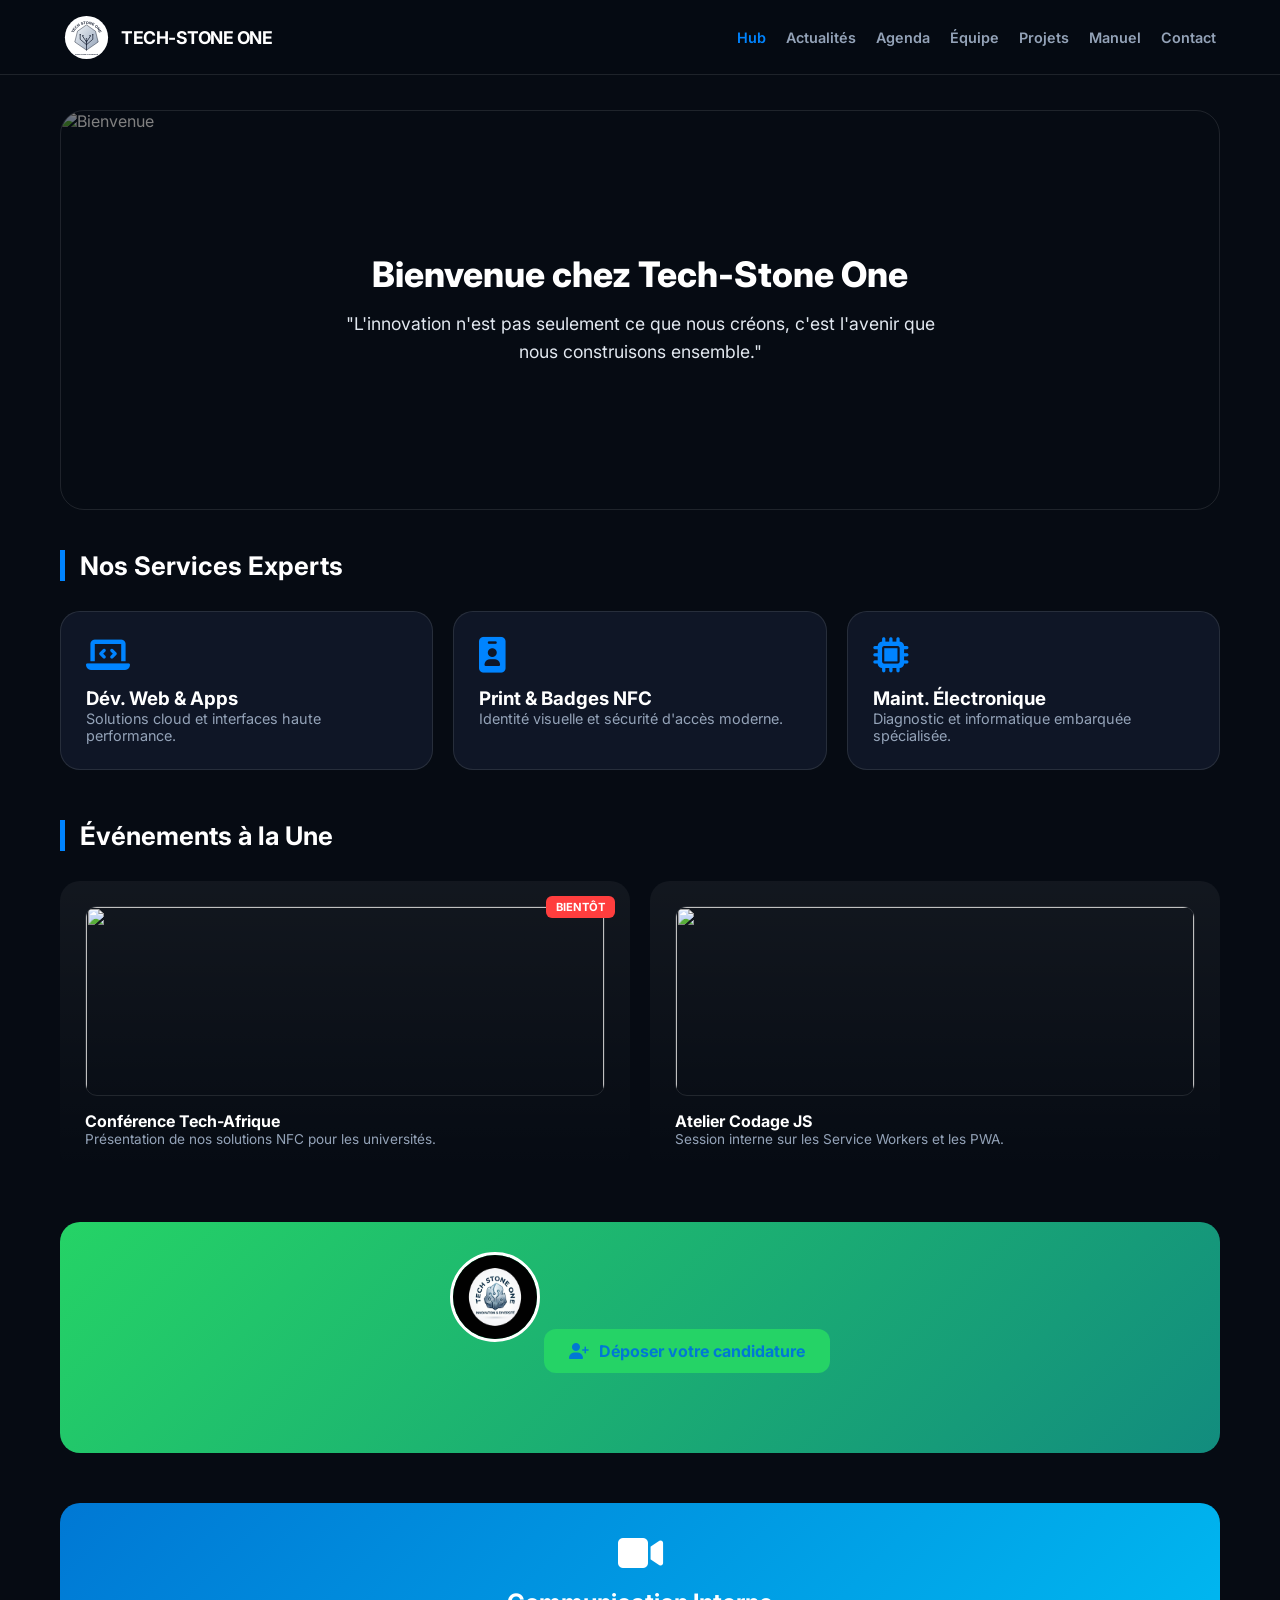
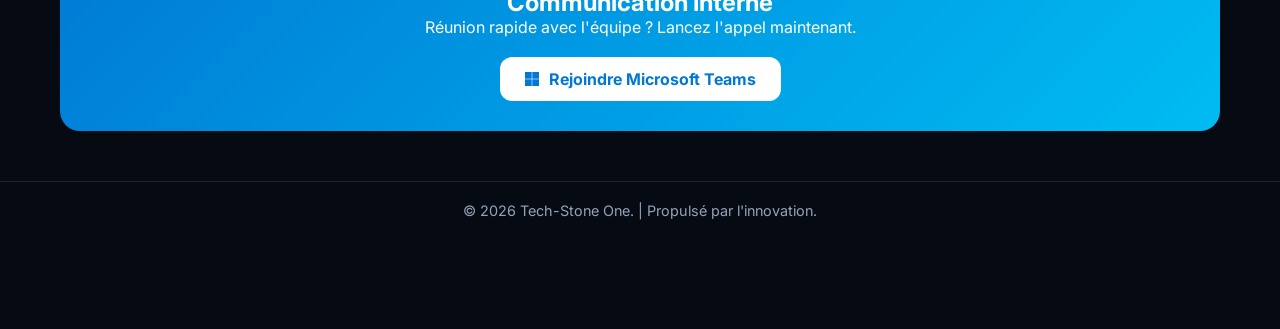
==== index.html @ c631f741 "modification" ====
<!DOCTYPE html>
<html lang="fr">
<head>
    <meta charset="UTF-8">
    <meta name="viewport" content="width=device-width, initial-scale=1.0, maximum-scale=1.0, user-scalable=no">
    <title>Tech-Stone One | Innovation & Diversité</title>
    
    <meta name="description" content="Tech-Stone One : Solutions innovantes en développement Web, Print NFC et maintenance électronique.">
    <meta name="theme-color" content="#060b13">
    <meta property="og:title" content="Tech-Stone One | Innovation">
    <meta property="og:image" content="logo.svg">

    <link rel="manifest" href="manifest.json">
    <link rel="shortcut icon" href="logo.svg" type="image/x-icon">
    <link href="https://fonts.googleapis.com/css2?family=Inter:wght@400;600;700&display=swap" rel="stylesheet">
    <link rel="stylesheet" href="https://cdnjs.cloudflare.com/ajax/libs/font-awesome/6.4.0/css/all.min.css">
    
    <style>
        :root { --bg: #060b13; --card: rgba(16, 24, 39, 0.95); --accent: #0084ff; --border: rgba(255, 255, 255, 0.1); --text: #ffffff; --text-dim: #94a3b8; }
        * { margin: 0; padding: 0; box-sizing: border-box; -webkit-tap-highlight-color: transparent; }
        body { font-family: 'Inter', sans-serif; background: var(--bg); color: var(--text); overflow-x: hidden; padding-bottom: 90px; }

        /* HEADER & NAVIGATION */
        .top-bar { position: fixed; top: 0; width: 100%; height: 75px; background: rgba(6, 11, 19, 0.85); backdrop-filter: blur(20px); border-bottom: 1px solid var(--border); display: flex; justify-content: space-between; align-items: center; padding: 0 5%; z-index: 1000; }
        .logo-box { display: flex; align-items: center; gap: 12px; cursor: pointer; }
        .logo-img { width: 45px; height: 45px; }
        
        /* MENU HAMBURGER (MOBILE) */
        .hamburger { font-size: 1.6rem; cursor: pointer; color: var(--text); }
        .drawer { position: fixed; top: 0; right: -100%; width: 280px; height: 100%; background: #0a0e17; z-index: 2001; transition: 0.4s; padding: 40px 25px; border-left: 1px solid var(--border); box-shadow: -10px 0 30px rgba(0,0,0,0.5); }
        .drawer.open { right: 0; }
        .drawer-item { display: flex; align-items: center; gap: 15px; color: var(--text); text-decoration: none; margin-bottom: 30px; font-size: 1.1rem; cursor: pointer; font-weight: 500; }
        .drawer-item i { color: var(--accent); width: 25px; }

        /* HERO SECTION */
        .hero { width: 100%; height: 400px; position: relative; border-radius: 24px; overflow: hidden; margin-bottom: 40px; border: 1px solid var(--border); }
        .hero-img { width: 100%; height: 100%; object-fit: cover; filter: brightness(0.5); }
        .hero-content { position: absolute; top: 50%; left: 50%; transform: translate(-50%, -50%); text-align: center; width: 90%; }
        .hero-content h1 { font-size: 2.2rem; font-weight: 800; margin-bottom: 15px; color: #fff; }
        .hero-content p { font-size: 1.1rem; color: #e2e8f0; max-width: 600px; margin: 0 auto; line-height: 1.6; }

        /* CONTENT LAYOUT */
        .main-container { max-width: 1200px; margin: 110px auto 0; padding: 0 20px; }
        .section-header { margin-bottom: 30px; border-left: 5px solid var(--accent); padding-left: 15px; }
        .section-header h2 { font-size: 1.6rem; font-weight: 700; }
        
        .grid { display: grid; grid-template-columns: repeat(auto-fit, minmax(300px, 1fr)); gap: 20px; margin-bottom: 50px; }
        .card { background: var(--card); border: 1px solid var(--border); border-radius: 20px; padding: 25px; position: relative; transition: 0.3s; }
        .card:hover { border-color: var(--accent); transform: translateY(-3px); }

        /* SERVICES */
        .service-icon { font-size: 2.2rem; color: var(--accent); margin-bottom: 15px; display: block; }

        /* NEWS */
        .news-img { width: 100%; height: 160px; border-radius: 12px; object-fit: cover; margin-bottom: 15px; }
        .news-source { font-size: 0.75rem; color: var(--accent); font-weight: 700; text-transform: uppercase; }

        /* AGENDA */
        .agenda-item { display: flex; gap: 20px; padding: 15px; background: rgba(255,255,255,0.03); border-radius: 15px; margin-bottom: 15px; border-left: 3px solid var(--accent); }
        .agenda-date { text-align: center; min-width: 50px; }
        .agenda-date span { display: block; }

        /* CALL AREA */
        .call-card { background: linear-gradient(135deg, #0078d4, #00bcf2); color: white; padding: 30px; border-radius: 20px; text-align: center; margin-bottom: 50px; }
        .btn-teams { display: inline-flex; align-items: center; gap: 10px; background: white; color: #0078d4; padding: 12px 25px; border-radius: 12px; text-decoration: none; font-weight: 700; margin-top: 20px; transition: 0.3s; }

        /* ÉVÉNEMENTS */
        .event-card { border: none; background: linear-gradient(to bottom, rgba(255,255,255,0.05), transparent); }
        .event-img { width: 100%; height: 190px; border-radius: 12px; object-fit: cover; margin-bottom: 15px; border: 1px solid var(--border); }
        .badge-live { position: absolute; top: 15px; right: 15px; background: #ff3e3e; color: white; padding: 4px 10px; border-radius: 6px; font-size: 0.7rem; font-weight: 700; animation: pulse 1.5s infinite; }
        @keyframes pulse { 0% { opacity: 1; } 50% { opacity: 0.5; } 100% { opacity: 1; } }

        /* ÉQUIPE */
        .filter-team { display: flex; gap: 10px; margin-bottom: 25px; overflow-x: auto; padding-bottom: 10px; }
        .filter-btn { background: var(--border); border: none; color: white; padding: 8px 18px; border-radius: 30px; cursor: pointer; white-space: nowrap; }
        .filter-btn.active { background: var(--accent); }

        .member-card { text-align: center; }
        .member-photo { width: 85px; height: 85px; border-radius: 50%; border: 3px solid var(--accent); margin: 0 auto 15px; display: block; object-fit: cover; }
        .dream-text { font-size: 0.8rem; font-style: italic; color: var(--text-dim); margin: 12px 0; background: rgba(0,132,255,0.05); padding: 8px; border-radius: 8px; }
        .social-links { display: flex; justify-content: center; gap: 20px; margin-top: 15px; }
        .social-links a { color: var(--text-dim); font-size: 1.4rem; transition: 0.3s; }
        .social-links a:hover { color: var(--accent); }

        /* PROJETS */
        .project-actions { display: flex; justify-content: space-between; align-items: center; margin-top: 20px; }
        .btn-mini { font-size: 0.75rem; color: var(--accent); text-decoration: none; border: 1px solid var(--accent); padding: 5px 10px; border-radius: 5px; }

        /* MANUEL */
        .manual-secure { background: white; color: #0f172a; padding: 40px; border-radius: 24px; position: relative; -webkit-user-select: none; user-select: none; box-shadow: 0 10px 40px rgba(0,0,0,0.4); }
        .watermark { position: absolute; top: 50%; left: 50%; transform: translate(-50%, -50%) rotate(-30deg); font-size: 3.5rem; opacity: 0.04; font-weight: 900; pointer-events: none; width: 100%; text-align: center; }

        /* FORMULAIRE & CONTACT */
        form { display: flex; flex-direction: column; gap: 15px; }
        input, select, textarea { width: 100%; padding: 15px; background: rgba(255,255,255,0.04); border: 1px solid var(--border); border-radius: 12px; color: white; font-family: inherit; font-size: 1rem; outline: none; }
        input:focus { border-color: var(--accent); }
        .contact-row { display: grid; grid-template-columns: 1fr 1fr; gap: 15px; }
        .btn-wa { background: #25D366; color: white; border: none; padding: 16px; border-radius: 12px; font-weight: 700; cursor: pointer; display: flex; align-items: center; justify-content: center; gap: 10px; text-decoration: none; }
        .btn-mail { background: var(--accent); color: white; border: none; padding: 16px; border-radius: 12px; font-weight: 700; cursor: pointer; display: flex; align-items: center; justify-content: center; gap: 10px; text-decoration: none; }

        /* BOUTON PORTFOLIO */
        .btn-portfolio { display: inline-block; width: 100%; text-align: center; background: transparent; color: var(--accent); border: 2px solid var(--accent); padding: 12px; border-radius: 12px; font-weight: 600; text-decoration: none; transition: 0.3s; margin-top: 15px; }
        .btn-portfolio:hover { background: var(--accent); color: white; }

        /* UTILS */
        .page { display: none; }
        .page.active { display: block; animation: fadeIn 0.4s ease-out; }
        @keyframes fadeIn { from { opacity: 0; transform: translateY(10px); } to { opacity: 1; transform: translateY(0); } }
        
        @media (min-width: 992px) { .hamburger { display: none; } .desktop-nav { display: flex; gap: 20px; } .desktop-nav a { color: var(--text-dim); text-decoration: none; font-weight: 600; cursor: pointer; transition: 0.3s; font-size: 0.9rem; } .desktop-nav a.active { color: var(--accent); } }
        @media (max-width: 991px) { .desktop-nav { display: none; } }
    </style>
</head>
<body>

    <div class="drawer" id="sidebar">
        <div class="drawer-item" onclick="showPage('home')"><i class="fas fa-th-large"></i> Hub Services</div>
        <div class="drawer-item" onclick="showPage('news')"><i class="fas fa-newspaper"></i> Actualités</div>
        <div class="drawer-item" onclick="showPage('agenda')"><i class="fas fa-calendar-alt"></i> Agenda</div>
        <div class="drawer-item" onclick="showPage('team')"><i class="fas fa-users"></i> L'Équipe</div>
        <div class="drawer-item" onclick="showPage('projects')"><i class="fas fa-layer-group"></i> Réalisations</div>
        <div class="drawer-item" onclick="showPage('manual')"><i class="fas fa-shield-halved"></i> Manuel Interne</div>
        <div class="drawer-item" onclick="showPage('contact')"><i class="fas fa-paper-plane"></i> Demandes</div>
    </div>

    <header class="top-bar">
        <div class="logo-box" onclick="showPage('home')">
            <img src="logo.svg" alt="TS1" class="logo-img">
            <span style="font-weight: 700; font-size: 1.1rem; letter-spacing: -0.5px;">TECH-STONE ONE</span>
        </div>
        <div class="desktop-nav">
            <a onclick="showPage('home')" class="active" id="d-home">Hub</a>
            <a onclick="showPage('news')" id="d-news">Actualités</a>
            <a onclick="showPage('agenda')" id="d-agenda">Agenda</a>
            <a onclick="showPage('team')" id="d-team">Équipe</a>
            <a onclick="showPage('projects')" id="d-projects">Projets</a>
            <a onclick="showPage('manual')" id="d-manual">Manuel</a>
            <a onclick="showPage('contact')" id="d-contact">Contact</a>
        </div>
        <div class="hamburger" onclick="toggleSidebar()"><i class="fas fa-bars-staggered"></i></div>
    </header>

    <main class="main-container">

        <section id="page-home" class="page active">
            <div class="hero">
                <img src="https://images.unsplash.com/photo-1517048676732-d65bc937f952?w=1200" class="hero-img" alt="Bienvenue">
                <div class="hero-content">
                    <h1>Bienvenue chez Tech-Stone One</h1>
                    <p>"L'innovation n'est pas seulement ce que nous créons, c'est l'avenir que nous construisons ensemble."</p>
                </div>
            </div>

            <div class="section-header"><h2>Nos Services Experts</h2></div>
            <div class="grid">
                <div class="card"><i class="fas fa-laptop-code service-icon"></i><h3>Dév. Web & Apps</h3><p style="color:var(--text-dim); font-size:0.9rem;">Solutions cloud et interfaces haute performance.</p></div>
                <div class="card"><i class="fas fa-id-badge service-icon"></i><h3>Print & Badges NFC</h3><p style="color:var(--text-dim); font-size:0.9rem;">Identité visuelle et sécurité d'accès moderne.</p></div>
                <div class="card"><i class="fas fa-microchip service-icon"></i><h3>Maint. Électronique</h3><p style="color:var(--text-dim); font-size:0.9rem;">Diagnostic et informatique embarquée spécialisée.</p></div>
            </div>

            <div class="section-header"><h2>Événements à la Une</h2></div>
            <div class="grid">
                <div class="card event-card">
                    <span class="badge-live">BIENTÔT</span>
                    <img src="https://images.unsplash.com/photo-1505373676634-37c5453951f8?w=500" class="event-img">
                    <h4>Conférence Tech-Afrique</h4>
                    <p style="color:var(--text-dim); font-size:0.85rem;">Présentation de nos solutions NFC pour les universités.</p>
                </div>
                <div class="card event-card">
                    <img src="https://images.unsplash.com/photo-1531297484001-80022131f5a1?w=500" class="event-img">
                    <h4>Atelier Codage JS</h4>
                    <p style="color:var(--text-dim); font-size:0.85rem;">Session interne sur les Service Workers et les PWA.</p>
                </div>
            </div>

            <!-- recrutement bouton-->
             <div class="call-card" style="background: linear-gradient(135deg, #25D366, #128C7E);">
                <img src="Tech-StoneOne.png" alt="image d'un candidat" style="width:90px; height:90px; border-radius:50%; border:3px solid white; margin-bottom:15px;">
                <a href="https://ts1-candidature.netlify.app" class="btn-teams" target="_blank" style="background:#25D366; margin-bottom: 50px;">
                    <i class="fas fa-user-plus"></i> Déposer votre candidature
                </a>
             </div>
            <div class="call-card">
                <i class="fas fa-video" style="font-size: 2.5rem; margin-bottom: 15px;"></i>
                <h2>Communication Interne</h2>
                <p>Réunion rapide avec l'équipe ? Lancez l'appel maintenant.</p>
                <a href="https://teams.microsoft.com" class="btn-teams" target="_blank">
                    <i class="fab fa-microsoft"></i> Rejoindre Microsoft Teams
                </a>
            </div>
        </section>

        <section id="page-news" class="page">
            <div class="section-header"><h2>Actualités Technologiques</h2></div>
            <div class="grid" id="google-news-container">
                <div class="card">
                    <img src="https://images.unsplash.com/photo-1573804633927-bfcbcd909acd?w=500" class="news-img">
                    <span class="news-source">Google Cloud</span>
                    <h4>Mise à jour Gemini AI</h4>
                    <p style="color:var(--text-dim); font-size:0.85rem;">Les dernières avancées en IA générative.</p>
                </div>
            </div>

            <div class="section-header"><h2>Nouvelles Internes</h2></div>
            <div class="grid" id="internal-news-container"></div>
        </section>

        <section id="page-agenda" class="page">
            <div class="section-header"><h2>Calendrier & Agenda</h2></div>
            <div class="card">
                <div class="agenda-item">
                    <div class="agenda-date"><span style="font-size:1.2rem; font-weight:700;">18</span><span>AVR</span></div>
                    <div>
                        <h4 style="color:var(--accent);">Réunion Stratégique TS1</h4>
                        <p style="font-size:0.85rem; color:var(--text-dim);">Déploiement des terminaux NFC.</p>
                    </div>
                </div>
                <div class="agenda-item">
                    <div class="agenda-date"><span style="font-size:1.2rem; font-weight:700;">22</span><span>AVR</span></div>
                    <div>
                        <h4 style="color:var(--accent);">Audit de Sécurité</h4>
                        <p style="font-size:0.85rem; color:var(--text-dim);">Revue des protocoles du manuel opérationnel.</p>
                    </div>
                </div>
                <div class="agenda-item">
                    <div class="agenda-date"><span style="font-size:1.2rem; font-weight:700;">30</span><span>AVR</span></div>
                    <div>
                        <h4 style="color:var(--accent);">Lancement Beta "FilmsAll"</h4>
                        <p style="font-size:0.85rem; color:var(--text-dim);">Phase de test public de la plateforme.</p>
                    </div>
                </div>
            </div>
        </section>

        <section id="page-team" class="page">
            <div class="section-header"><h2>Notre Équipe</h2></div>
            <div class="filter-team">
                <button class="filter-btn active" onclick="filterTeam('all')">Tous</button>
                <button class="filter-btn" onclick="filterTeam('web')">Web Dev</button>
                <button class="filter-btn" onclick="filterTeam('design')">Design</button>
                <button class="filter-btn" onclick="filterTeam('elec')">Électronique</button>
            </div>
            <div class="grid" id="team-list">
                <div class="card member-card" data-role="web">
                    <img src="image/PDG.png" class="member-photo" alt="PDG">
                    <h3>Ngoy wa banza pierre (PDG)</h3>
                    <p style="color:var(--accent); font-weight:600;">Developpeur web</p>
                    <div class="dream-text">"Innover pour faire avancer la technologie dans notre pays."</div>
                    <div class="social-links">
                        <a href="https://github.com/PIERRESTONE260" target="_blank"><i class="fab fa-github"></i></a>
                        <a href="https://www.linkedin.com/in/pierre-ngoy-wa-banza-7b5b8b1b2/" target="_blank"><i class="fas fa-briefcase"></i></a>
                    </div>
                    <a href="https://github.com/PIERRESTONE260/Mon-Portfolio-2026.git" class="btn-portfolio" target="_blank">Voir le Portfolio</a>
                </div>
            </div>
        </section>

        <section id="page-projects" class="page">
            <div class="section-header"><h2>Réalisations</h2></div>
            <div class="grid">
                <div class="card">
                    <img src="/projets/filmsall.png" style="width:100%; border-radius:12px; margin-bottom:15px;" alt="FilmsAll">
                    <h3>FilmsAll</h3>
                    <p style="color:var(--text-dim); font-size:0.85rem;">Streaming pour le cinéma africain.</p>
                    <div class="project-actions">
                        <a href="https://filmsall.netlify.app" class="btn-mini"><i class="fas fa-external-link-alt"></i> Live</a>
                        <a href="https://github.com/PIERRESTONE260/filmsall.git" style="color:var(--text-dim);"><i class="fab fa-github"></i> Source</a>
                    </div>
                </div>
            </div>
        </section>

        <section id="page-manual" class="page">
            <div class="section-header"><h2>Manuel Opérationnel</h2></div>
            <div class="manual-secure" oncontextmenu="return false;">
                <div class="watermark">CONFIDENTIEL TS1</div>
                <h3>I. Protocoles</h3>
                <p>Validation 'Stone-Prime' obligatoire pour tout projet.</p>
                <br>
                <p style="color:#d9534f; font-weight:700;">[ Diffusion strictement interdite ]</p>
            </div>
        </section>

        <section id="page-contact" class="page">
            <div class="section-header"><h2>Contact & Devis</h2></div>
            <div class="card">
                <form id="requestForm">
                    <input type="text" id="c_name" placeholder="Nom ou Entreprise" required>
                    <select id="c_service">
                        <option value="web">Développement Web</option>
                        <option value="design">Design & Print</option>
                        <option value="repair">Maintenance IoT</option>
                    </select>
                    <textarea id="c_msg" rows="5" placeholder="Détails du projet..." required></textarea>
                    <div class="contact-row">
                        <button type="button" class="btn-wa" onclick="sendReq('wa')"><i class="fab fa-whatsapp"></i> WhatsApp</button>
                        <button type="button" class="btn-mail" onclick="sendReq('mail')"><i class="fas fa-envelope"></i> Email</button>
                    </div>
                </form>
            </div>
        </section>

    </main>

    <script>
        function toggleSidebar() { document.getElementById('sidebar').classList.toggle('open'); }

        function showPage(pageId) {
            document.querySelectorAll('.page').forEach(p => p.classList.remove('active'));
            document.querySelectorAll('.desktop-nav a').forEach(a => a.classList.remove('active'));
            
            document.getElementById('page-' + pageId).classList.add('active');
            const dLink = document.getElementById('d-' + pageId);
            if(dLink) dLink.classList.add('active');
            
            document.getElementById('sidebar').classList.remove('open');
            window.scrollTo(0, 0);

            if(pageId === 'news') loadInternalNews();
        }

        function loadInternalNews() {
            const container = document.getElementById('internal-news-container');
            const data = [
                { "title": "Succès FilmsAll", "desc": "Déploiement Netlify OK.", "img": "https://images.unsplash.com/photo-1460925895917-afdab827c52f?w=400" },
                { "title": "NFC v2", "desc": "Sécurité renforcée.", "img": "https://images.unsplash.com/photo-1563986768609-322da13575f3?w=400" }
            ];
            container.innerHTML = data.map(n => `
                <div class="card">
                    <img src="${n.img}" class="news-img">
                    <span class="news-source">TS NEWS</span>
                    <h4>${n.title}</h4>
                    <p style="color:var(--text-dim); font-size:0.85rem;">${n.desc}</p>
                </div>
            `).join('');
        }

        function filterTeam(role) {
            const members = document.querySelectorAll('.member-card');
            const btns = document.querySelectorAll('.filter-btn');
            btns.forEach(b => b.classList.remove('active'));
            if(event) event.target.classList.add('active');
            members.forEach(m => {
                if(role === 'all' || m.getAttribute('data-role') === role) m.style.display = 'block';
                else m.style.display = 'none';
            });
        }

        function sendReq(type) {
            const name = document.getElementById('c_name').value;
            const service = document.getElementById('c_service').value;
            const msg = document.getElementById('c_msg').value;
            if(!name || !msg) return alert("Remplissez les champs.");
            const fullText = `Tech-Stone One : ${name} | ${service}. Projet : ${msg}`;
            if(type === 'wa') window.open(`https://wa.me/243856178369?text=${encodeURIComponent(fullText)}`);
            else window.location.href = `mailto:techstoneone@gmail.com?subject=Demande ${service}&body=${fullText}`;
        }

        // Sécurité contre la copie
        document.addEventListener('keydown', e => {
            if (e.ctrlKey && (e.key === 'c' || e.key === 's' || e.key === 'u')) {
                e.preventDefault();
            }
        });
        
        if ('serviceWorker' in navigator) {
            navigator.serviceWorker.register('sw.js').catch(err => console.log(err));
        }
    </script>

    <footer>
        <div style="text-align:center; padding:20px; color:var(--text-dim); font-size:0.9rem; border-top:1px solid var(--border);">
            &copy; 2026 Tech-Stone One. | Propulsé par l'innovation.
        </div>
    </footer>
</body>
</html>
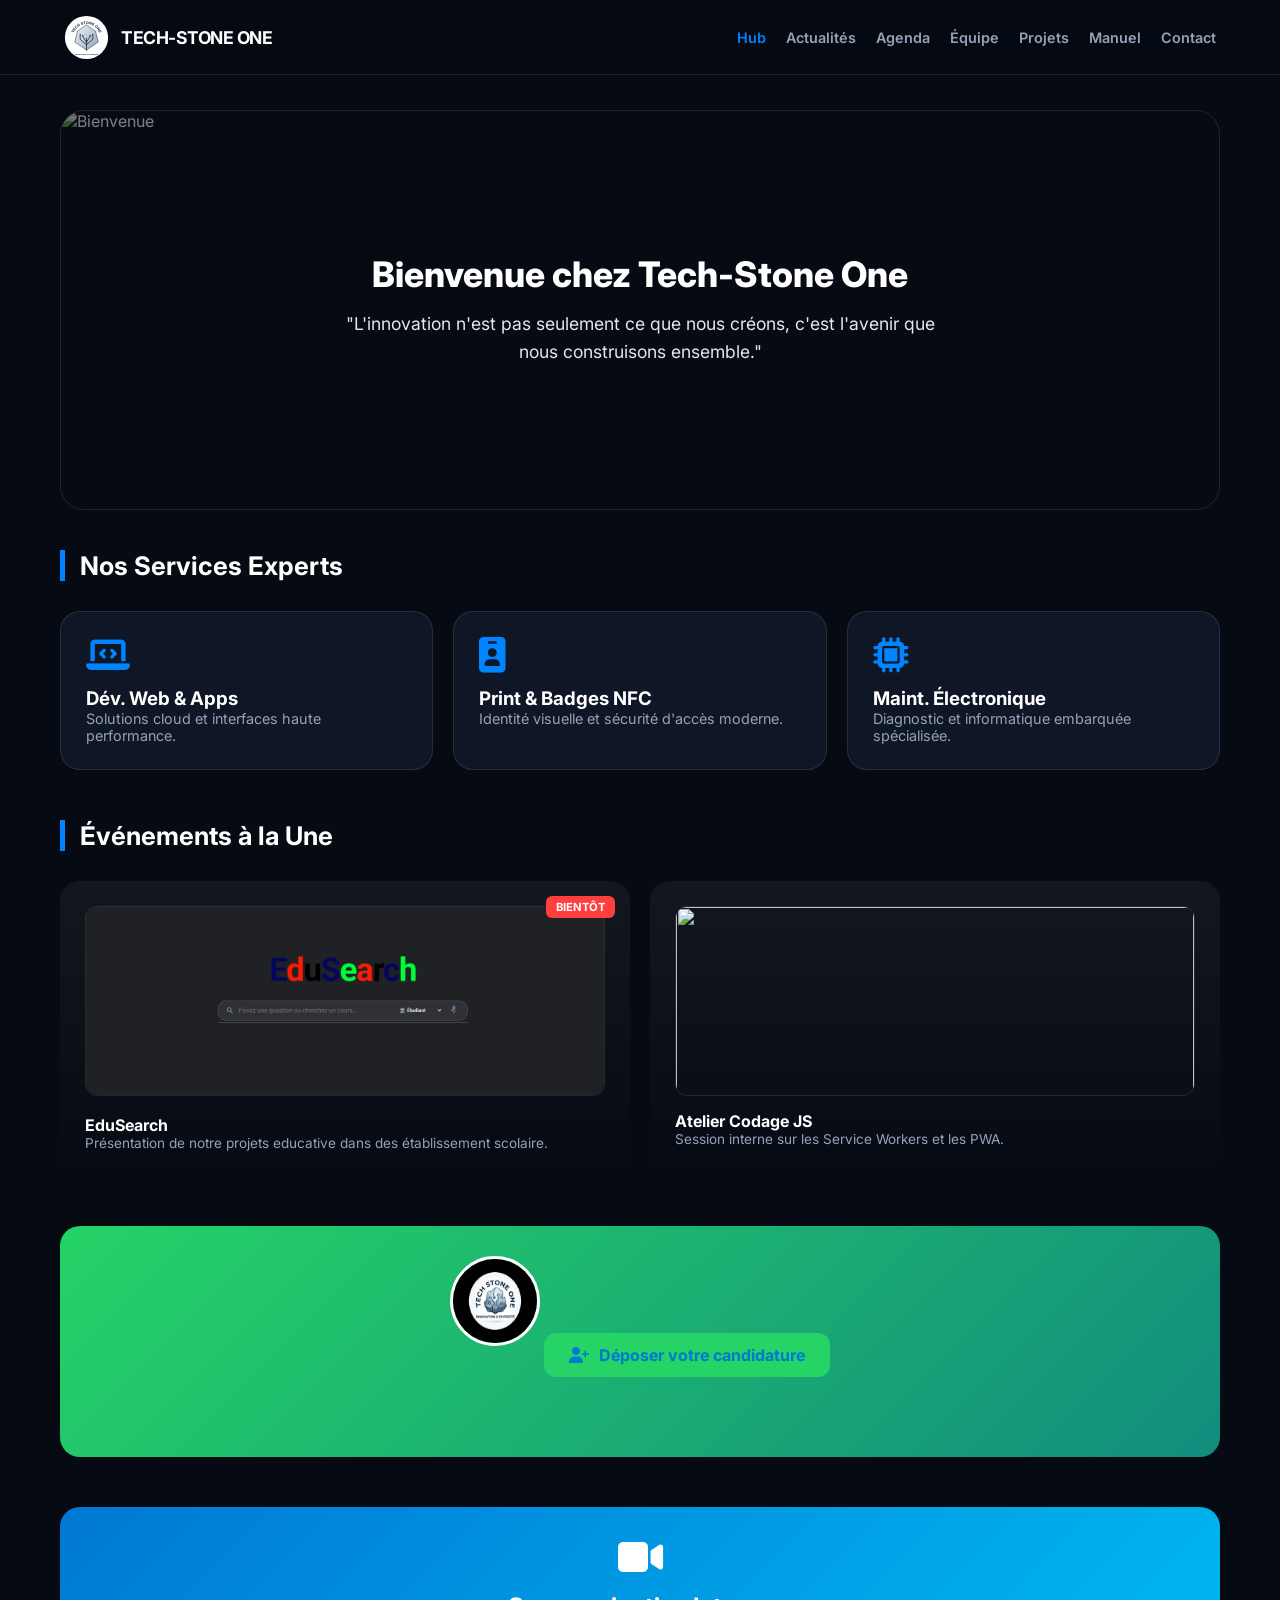
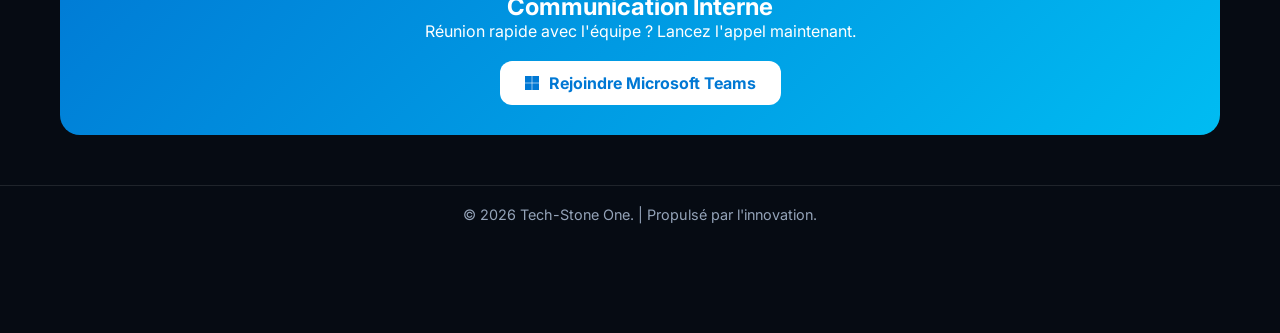
==== commit 5831e4cd: "nouvelle fonction" ====
--- a/index.html
+++ b/index.html
@@ -162,9 +162,9 @@
             <div class="grid">
                 <div class="card event-card">
                     <span class="badge-live">BIENTÔT</span>
-                    <img src="https://images.unsplash.com/photo-1505373676634-37c5453951f8?w=500" class="event-img">
-                    <h4>Conférence Tech-Afrique</h4>
-                    <p style="color:var(--text-dim); font-size:0.85rem;">Présentation de nos solutions NFC pour les universités.</p>
+                    <img src="projets/EduSearch.png" class="event-img">
+                    <h4>EduSearch</h4>
+                    <p style="color:var(--text-dim); font-size:0.85rem;">Présentation de notre projets educative dans des établissement scolaire.</p>
                 </div>
                 <div class="card event-card">
                     <img src="https://images.unsplash.com/photo-1531297484001-80022131f5a1?w=500" class="event-img">
@@ -250,7 +250,7 @@
                         <a href="https://github.com/PIERRESTONE260" target="_blank"><i class="fab fa-github"></i></a>
                         <a href="https://www.linkedin.com/in/pierre-ngoy-wa-banza-7b5b8b1b2/" target="_blank"><i class="fas fa-briefcase"></i></a>
                     </div>
-                    <a href="https://github.com/PIERRESTONE260/Mon-Portfolio-2026.git" class="btn-portfolio" target="_blank">Voir le Portfolio</a>
+                    <a href="https://pierrestone.netlify.app" class="btn-portfolio" target="_blank">Voir le Portfolio</a>
                 </div>
             </div>
         </section>
@@ -322,8 +322,8 @@
         function loadInternalNews() {
             const container = document.getElementById('internal-news-container');
             const data = [
-                { "title": "Succès FilmsAll", "desc": "Déploiement Netlify OK.", "img": "https://images.unsplash.com/photo-1460925895917-afdab827c52f?w=400" },
-                { "title": "NFC v2", "desc": "Sécurité renforcée.", "img": "https://images.unsplash.com/photo-1563986768609-322da13575f3?w=400" }
+                { "title": "Succès FilmsAll", "desc": "Déploiement sur Netlify OK.", "img": "https://images.unsplash.com/photo-1460925895917-afdab827c52f?w=400" },
+                { "title": "FilmsAll v2", "desc": "Sécurité renforcée.", "img": "https://images.unsplash.com/photo-1563986768609-322da13575f3?w=400" }
             ];
             container.innerHTML = data.map(n => `
                 <div class="card">
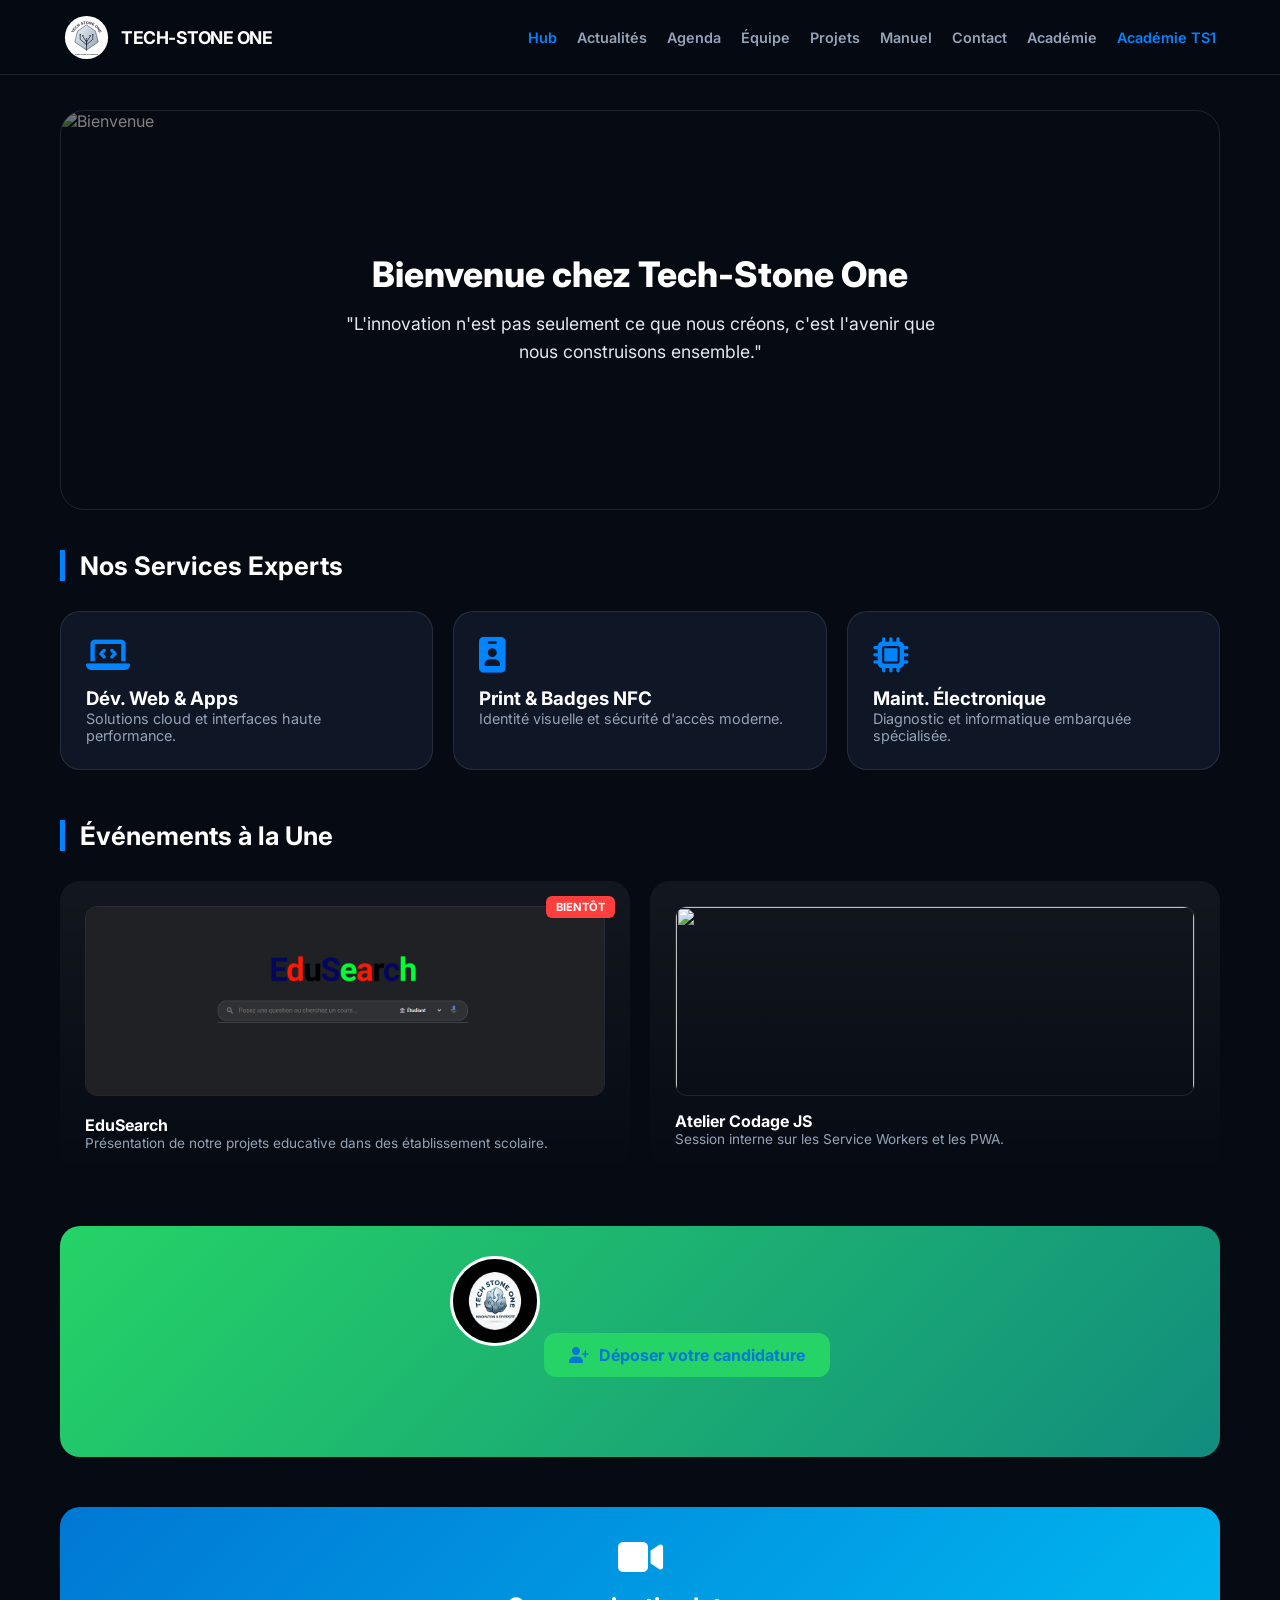
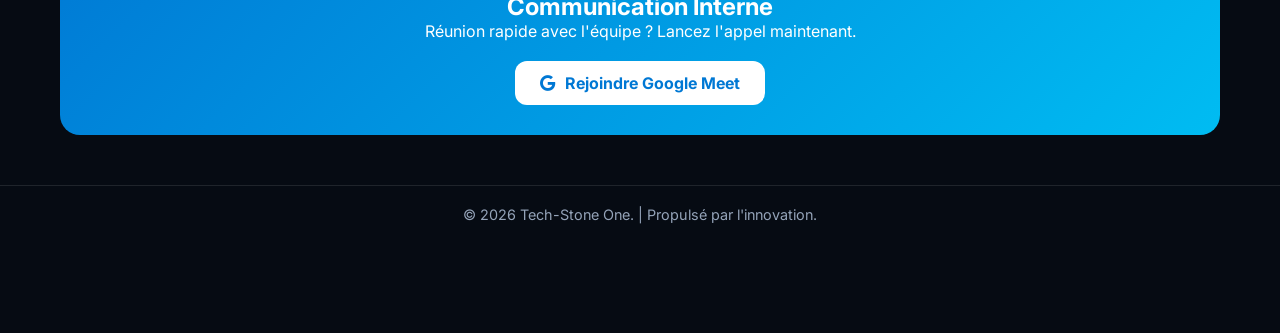
==== commit 8b4d5399: "ajout de academy.html" ====
--- a/index.html
+++ b/index.html
@@ -121,6 +121,8 @@
         <div class="drawer-item" onclick="showPage('projects')"><i class="fas fa-layer-group"></i> Réalisations</div>
         <div class="drawer-item" onclick="showPage('manual')"><i class="fas fa-shield-halved"></i> Manuel Interne</div>
         <div class="drawer-item" onclick="showPage('contact')"><i class="fas fa-paper-plane"></i> Demandes</div>
+        <!-- academy -->
+        <div class="drawer-item" onclick="window.open('academy.html', '_blank')"><i class="fas fa-graduation-cap"></i> Académie TS1</div>
     </div>
 
     <header class="top-bar">
@@ -136,6 +138,7 @@
             <a onclick="showPage('projects')" id="d-projects">Projets</a>
             <a onclick="showPage('manual')" id="d-manual">Manuel</a>
             <a onclick="showPage('contact')" id="d-contact">Contact</a>
+            <a onclick="window.open('academy.html', '_blank')" id="d-academy">Académie</a>
         </div>
         <div class="hamburger" onclick="toggleSidebar()"><i class="fas fa-bars-staggered"></i></div>
     </header>
@@ -184,8 +187,8 @@
                 <i class="fas fa-video" style="font-size: 2.5rem; margin-bottom: 15px;"></i>
                 <h2>Communication Interne</h2>
                 <p>Réunion rapide avec l'équipe ? Lancez l'appel maintenant.</p>
-                <a href="https://teams.microsoft.com" class="btn-teams" target="_blank">
-                    <i class="fab fa-microsoft"></i> Rejoindre Microsoft Teams
+                <a href="https://meet.google.com/hyj-bmzk-gzh" class="btn-teams" target="_blank">
+                    <i class="fab fa-google"></i> Rejoindre Google Meet
                 </a>
             </div>
         </section>
@@ -242,7 +245,7 @@
             </div>
             <div class="grid" id="team-list">
                 <div class="card member-card" data-role="web">
-                    <img src="image/PDG.png" class="member-photo" alt="PDG">
+                    <img src="image/PDG.jpeg" class="member-photo" alt="PDG">
                     <h3>Ngoy wa banza pierre (PDG)</h3>
                     <p style="color:var(--accent); font-weight:600;">Developpeur web</p>
                     <div class="dream-text">"Innover pour faire avancer la technologie dans notre pays."</div>
@@ -251,6 +254,30 @@
                         <a href="https://www.linkedin.com/in/pierre-ngoy-wa-banza-7b5b8b1b2/" target="_blank"><i class="fas fa-briefcase"></i></a>
                     </div>
                     <a href="https://pierrestone.netlify.app" class="btn-portfolio" target="_blank">Voir le Portfolio</a>
+                </div>
+                <!-- Wanzire -->
+                 <div class="card member-card" data-role="elec">
+                    <img src="image/wanzire.jpeg" class="member-photo" alt="Wanzire">
+                    <h3>Wanzire Guy-Arthur (DG)</h3>
+                    <p style="color:var(--accent); font-weight:600;">Technicien Embarqué</p>
+                    <div class="dream-text">"faire avancer la technologie dans notre pays."</div>
+                    <div class="social-links">
+                        <a href="https://github.com/24wv439si-Wanz/" target="_blank"><i class="fab fa-github"></i></a>
+                        <a href="#" target="_blank"><i class="fas fa-briefcase"></i></a>
+                    </div>
+                    <a href="#" class="btn-portfolio" target="_blank">Voir le Portfolio</a>
+                </div>
+                <!-- Ben -->
+                 <div class="card member-card" data-role="market">
+                    <img src="image/" class="member-photo" alt="ben">
+                    <h3>Kahasha Elie (DM)</h3>
+                    <p style="color:var(--accent); font-weight:600;">Directeur Marketing</p>
+                    <div class="dream-text">"Passionné par la conception, l'innovation et la recherche de solutions durables."</div>
+                    <div class="social-links">
+                        <a href="#" target="_blank"><i class="fab fa-github"></i></a>
+                        <a href="#" target="_blank"><i class="fas fa-briefcase"></i></a>
+                    </div>
+                    <a href="#" class="btn-portfolio" target="_blank">Voir le Portfolio</a>
                 </div>
             </div>
         </section>
@@ -366,6 +393,19 @@
         if ('serviceWorker' in navigator) {
             navigator.serviceWorker.register('sw.js').catch(err => console.log(err));
         }
+        // academy
+        document.addEventListener('DOMContentLoaded', () => {
+            const academyLink = document.createElement('a');
+            academyLink.href = 'academy.html';
+            academyLink.target = '_blank';
+            academyLink.style.color = 'var(--accent)';
+            academyLink.style.textDecoration = 'none';
+            academyLink.style.fontSize = '0.9rem';
+            academyLink.textContent = 'Académie TS1';
+            
+            const desktopNav = document.querySelector('.desktop-nav');
+            desktopNav.appendChild(academyLink);
+        });
     </script>
 
     <footer>
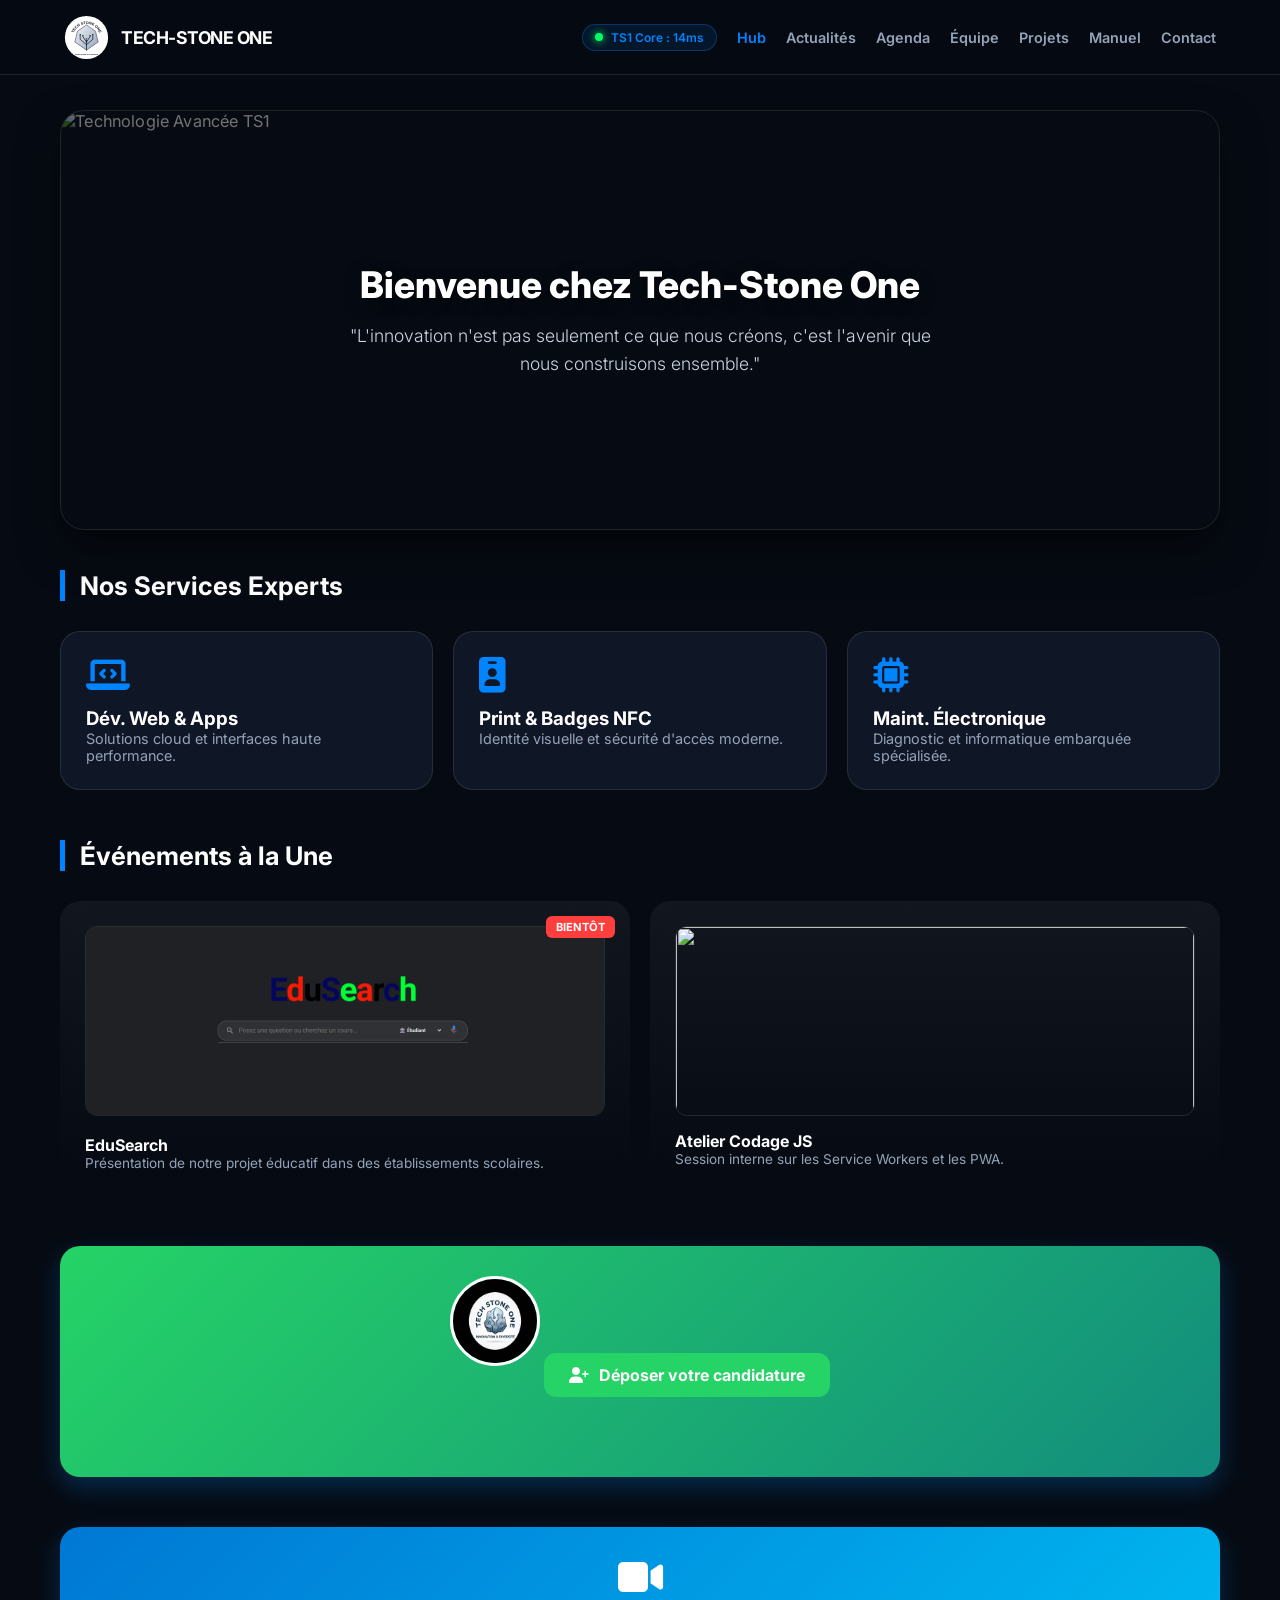
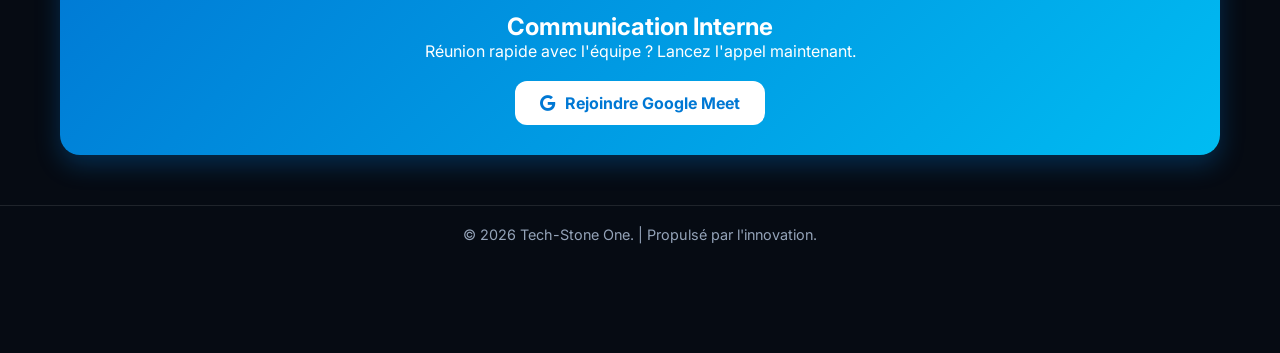
==== commit bb3333dd: "nouvelle fonctionnalité" ====
--- a/index.html
+++ b/index.html
@@ -1,21 +1,26 @@
 <!DOCTYPE html>
 <html lang="fr">
-<head>
-    <meta charset="UTF-8">
-    <meta name="viewport" content="width=device-width, initial-scale=1.0, maximum-scale=1.0, user-scalable=no">
-    <title>Tech-Stone One | Innovation & Diversité</title>
-    
-    <meta name="description" content="Tech-Stone One : Solutions innovantes en développement Web, Print NFC et maintenance électronique.">
-    <meta name="theme-color" content="#060b13">
-    <meta property="og:title" content="Tech-Stone One | Innovation">
-    <meta property="og:image" content="logo.svg">
-
-    <link rel="manifest" href="manifest.json">
-    <link rel="shortcut icon" href="logo.svg" type="image/x-icon">
-    <link href="https://fonts.googleapis.com/css2?family=Inter:wght@400;600;700&display=swap" rel="stylesheet">
-    <link rel="stylesheet" href="https://cdnjs.cloudflare.com/ajax/libs/font-awesome/6.4.0/css/all.min.css">
-    
-    <style>
+    <head>
+        <meta charset="UTF-8">
+        <meta name="viewport"
+            content="width=device-width, initial-scale=1.0, maximum-scale=1.0, user-scalable=no">
+        <title>Tech-Stone One | Innovation & Diversité</title>
+
+        <meta name="description"
+            content="Tech-Stone One : Solutions innovantes en développement Web, Print NFC et maintenance électronique.">
+        <meta name="theme-color" content="#060b13">
+        <meta property="og:title" content="Tech-Stone One | Innovation">
+        <meta property="og:image" content="logo.svg">
+
+        <link rel="manifest" href="manifest.json">
+        <link rel="shortcut icon" href="logo.svg" type="image/x-icon">
+        <link
+            href="https://fonts.googleapis.com/css2?family=Inter:wght@400;600;700&display=swap"
+            rel="stylesheet">
+        <link rel="stylesheet"
+            href="https://cdnjs.cloudflare.com/ajax/libs/font-awesome/6.4.0/css/all.min.css">
+
+        <style>
         :root { --bg: #060b13; --card: rgba(16, 24, 39, 0.95); --accent: #0084ff; --border: rgba(255, 255, 255, 0.1); --text: #ffffff; --text-dim: #94a3b8; }
         * { margin: 0; padding: 0; box-sizing: border-box; -webkit-tap-highlight-color: transparent; }
         body { font-family: 'Inter', sans-serif; background: var(--bg); color: var(--text); overflow-x: hidden; padding-bottom: 90px; }
@@ -25,6 +30,11 @@
         .logo-box { display: flex; align-items: center; gap: 12px; cursor: pointer; }
         .logo-img { width: 45px; height: 45px; }
         
+        /* NOUVELLE FONCTIONNALITÉ : Indicateur système tech */
+        .system-status { display: flex; align-items: center; gap: 8px; font-size: 0.75rem; background: rgba(0, 132, 255, 0.1); border: 1px solid rgba(0, 132, 255, 0.3); padding: 5px 12px; border-radius: 20px; color: var(--accent); font-weight: 600; }
+        .status-dot { width: 8px; height: 8px; background: #00ff66; border-radius: 50%; box-shadow: 0 0 8px #00ff66; animation: pulse-green 2s infinite; }
+        @keyframes pulse-green { 0% { opacity: 1; } 50% { opacity: 0.4; } 100% { opacity: 1; } }
+
         /* MENU HAMBURGER (MOBILE) */
         .hamburger { font-size: 1.6rem; cursor: pointer; color: var(--text); }
         .drawer { position: fixed; top: 0; right: -100%; width: 280px; height: 100%; background: #0a0e17; z-index: 2001; transition: 0.4s; padding: 40px 25px; border-left: 1px solid var(--border); box-shadow: -10px 0 30px rgba(0,0,0,0.5); }
@@ -32,12 +42,13 @@
         .drawer-item { display: flex; align-items: center; gap: 15px; color: var(--text); text-decoration: none; margin-bottom: 30px; font-size: 1.1rem; cursor: pointer; font-weight: 500; }
         .drawer-item i { color: var(--accent); width: 25px; }
 
-        /* HERO SECTION */
-        .hero { width: 100%; height: 400px; position: relative; border-radius: 24px; overflow: hidden; margin-bottom: 40px; border: 1px solid var(--border); }
-        .hero-img { width: 100%; height: 100%; object-fit: cover; filter: brightness(0.5); }
+        /* HERO SECTION - IMAGE MISE À JOUR & DESIGN ÉPURÉ */
+        .hero { width: 100%; height: 420px; position: relative; border-radius: 24px; overflow: hidden; margin-bottom: 40px; border: 1px solid var(--border); box-shadow: 0 20px 40px rgba(0,0,0,0.5); }
+        .hero-img { width: 100%; height: 100%; object-fit: cover; filter: brightness(0.45) contrast(1.1); transform: scale(1.02); transition: transform 6s ease; }
+        .hero:hover .hero-img { transform: scale(1.0); }
         .hero-content { position: absolute; top: 50%; left: 50%; transform: translate(-50%, -50%); text-align: center; width: 90%; }
-        .hero-content h1 { font-size: 2.2rem; font-weight: 800; margin-bottom: 15px; color: #fff; }
-        .hero-content p { font-size: 1.1rem; color: #e2e8f0; max-width: 600px; margin: 0 auto; line-height: 1.6; }
+        .hero-content h1 { font-size: 2.3rem; font-weight: 800; margin-bottom: 15px; color: #fff; text-shadow: 0 4px 15px rgba(0,0,0,0.6); }
+        .hero-content p { font-size: 1.1rem; color: #cbd5e1; max-width: 600px; margin: 0 auto; line-height: 1.6; font-weight: 300; }
 
         /* CONTENT LAYOUT */
         .main-container { max-width: 1200px; margin: 110px auto 0; padding: 0 20px; }
@@ -45,8 +56,8 @@
         .section-header h2 { font-size: 1.6rem; font-weight: 700; }
         
         .grid { display: grid; grid-template-columns: repeat(auto-fit, minmax(300px, 1fr)); gap: 20px; margin-bottom: 50px; }
-        .card { background: var(--card); border: 1px solid var(--border); border-radius: 20px; padding: 25px; position: relative; transition: 0.3s; }
-        .card:hover { border-color: var(--accent); transform: translateY(-3px); }
+        .card { background: var(--card); border: 1px solid var(--border); border-radius: 20px; padding: 25px; position: relative; transition: all 0.3s cubic-bezier(0.4, 0, 0.2, 1); backdrop-filter: blur(10px); }
+        .card:hover { border-color: var(--accent); transform: translateY(-5px); box-shadow: 0 10px 30px rgba(0, 132, 255, 0.1); }
 
         /* SERVICES */
         .service-icon { font-size: 2.2rem; color: var(--accent); margin-bottom: 15px; display: block; }
@@ -61,8 +72,9 @@
         .agenda-date span { display: block; }
 
         /* CALL AREA */
-        .call-card { background: linear-gradient(135deg, #0078d4, #00bcf2); color: white; padding: 30px; border-radius: 20px; text-align: center; margin-bottom: 50px; }
+        .call-card { background: linear-gradient(135deg, #0078d4, #00bcf2); color: white; padding: 30px; border-radius: 20px; text-align: center; margin-bottom: 50px; box-shadow: 0 10px 25px rgba(0,120,212,0.3); }
         .btn-teams { display: inline-flex; align-items: center; gap: 10px; background: white; color: #0078d4; padding: 12px 25px; border-radius: 12px; text-decoration: none; font-weight: 700; margin-top: 20px; transition: 0.3s; }
+        .btn-teams:hover { transform: scale(1.03); box-shadow: 0 5px 15px rgba(0,0,0,0.2); }
 
         /* ÉVÉNEMENTS */
         .event-card { border: none; background: linear-gradient(to bottom, rgba(255,255,255,0.05), transparent); }
@@ -72,7 +84,7 @@
 
         /* ÉQUIPE */
         .filter-team { display: flex; gap: 10px; margin-bottom: 25px; overflow-x: auto; padding-bottom: 10px; }
-        .filter-btn { background: var(--border); border: none; color: white; padding: 8px 18px; border-radius: 30px; cursor: pointer; white-space: nowrap; }
+        .filter-btn { background: var(--border); border: none; color: white; padding: 8px 18px; border-radius: 30px; cursor: pointer; white-space: nowrap; transition: 0.2s; }
         .filter-btn.active { background: var(--accent); }
 
         .member-card { text-align: center; }
@@ -84,7 +96,8 @@
 
         /* PROJETS */
         .project-actions { display: flex; justify-content: space-between; align-items: center; margin-top: 20px; }
-        .btn-mini { font-size: 0.75rem; color: var(--accent); text-decoration: none; border: 1px solid var(--accent); padding: 5px 10px; border-radius: 5px; }
+        .btn-mini { font-size: 0.75rem; color: var(--accent); text-decoration: none; border: 1px solid var(--accent); padding: 5px 10px; border-radius: 5px; transition: 0.2s; }
+        .btn-mini:hover { background: var(--accent); color: white; }
 
         /* MANUEL */
         .manual-secure { background: white; color: #0f172a; padding: 40px; border-radius: 24px; position: relative; -webkit-user-select: none; user-select: none; box-shadow: 0 10px 40px rgba(0,0,0,0.4); }
@@ -92,244 +105,379 @@
 
         /* FORMULAIRE & CONTACT */
         form { display: flex; flex-direction: column; gap: 15px; }
-        input, select, textarea { width: 100%; padding: 15px; background: rgba(255,255,255,0.04); border: 1px solid var(--border); border-radius: 12px; color: white; font-family: inherit; font-size: 1rem; outline: none; }
-        input:focus { border-color: var(--accent); }
+        input, select, textarea { width: 100%; padding: 15px; background: rgba(255,255,255,0.04); border: 1px solid var(--border); border-radius: 12px; color: white; font-family: inherit; font-size: 1rem; outline: none; transition: 0.3s; }
+        input:focus, textarea:focus, select:focus { border-color: var(--accent); background: rgba(255,255,255,0.07); }
         .contact-row { display: grid; grid-template-columns: 1fr 1fr; gap: 15px; }
-        .btn-wa { background: #25D366; color: white; border: none; padding: 16px; border-radius: 12px; font-weight: 700; cursor: pointer; display: flex; align-items: center; justify-content: center; gap: 10px; text-decoration: none; }
-        .btn-mail { background: var(--accent); color: white; border: none; padding: 16px; border-radius: 12px; font-weight: 700; cursor: pointer; display: flex; align-items: center; justify-content: center; gap: 10px; text-decoration: none; }
+        .btn-wa { background: #25D366; color: white; border: none; padding: 16px; border-radius: 12px; font-weight: 700; cursor: pointer; display: flex; align-items: center; justify-content: center; gap: 10px; text-decoration: none; transition: 0.3s; }
+        .btn-wa:hover { opacity: 0.9; transform: translateY(-2px); }
+        .btn-mail { background: var(--accent); color: white; border: none; padding: 16px; border-radius: 12px; font-weight: 700; cursor: pointer; display: flex; align-items: center; justify-content: center; gap: 10px; text-decoration: none; transition: 0.3s; }
+        .btn-mail:hover { opacity: 0.9; transform: translateY(-2px); }
 
         /* BOUTON PORTFOLIO */
         .btn-portfolio { display: inline-block; width: 100%; text-align: center; background: transparent; color: var(--accent); border: 2px solid var(--accent); padding: 12px; border-radius: 12px; font-weight: 600; text-decoration: none; transition: 0.3s; margin-top: 15px; }
-        .btn-portfolio:hover { background: var(--accent); color: white; }
+        .btn-portfolio:hover { background: var(--accent); color: white; box-shadow: 0 0 15px rgba(0,132,255,0.4); }
 
         /* UTILS */
         .page { display: none; }
         .page.active { display: block; animation: fadeIn 0.4s ease-out; }
         @keyframes fadeIn { from { opacity: 0; transform: translateY(10px); } to { opacity: 1; transform: translateY(0); } }
         
-        @media (min-width: 992px) { .hamburger { display: none; } .desktop-nav { display: flex; gap: 20px; } .desktop-nav a { color: var(--text-dim); text-decoration: none; font-weight: 600; cursor: pointer; transition: 0.3s; font-size: 0.9rem; } .desktop-nav a.active { color: var(--accent); } }
+        @media (min-width: 992px) { .hamburger { display: none; } .desktop-nav { display: flex; gap: 20px; align-items: center; } .desktop-nav a { color: var(--text-dim); text-decoration: none; font-weight: 600; cursor: pointer; transition: 0.3s; font-size: 0.9rem; } .desktop-nav a.active { color: var(--accent); } }
         @media (max-width: 991px) { .desktop-nav { display: none; } }
     </style>
-</head>
-<body>
-
-    <div class="drawer" id="sidebar">
-        <div class="drawer-item" onclick="showPage('home')"><i class="fas fa-th-large"></i> Hub Services</div>
-        <div class="drawer-item" onclick="showPage('news')"><i class="fas fa-newspaper"></i> Actualités</div>
-        <div class="drawer-item" onclick="showPage('agenda')"><i class="fas fa-calendar-alt"></i> Agenda</div>
-        <div class="drawer-item" onclick="showPage('team')"><i class="fas fa-users"></i> L'Équipe</div>
-        <div class="drawer-item" onclick="showPage('projects')"><i class="fas fa-layer-group"></i> Réalisations</div>
-        <div class="drawer-item" onclick="showPage('manual')"><i class="fas fa-shield-halved"></i> Manuel Interne</div>
-        <div class="drawer-item" onclick="showPage('contact')"><i class="fas fa-paper-plane"></i> Demandes</div>
-        <!-- academy -->
-        <div class="drawer-item" onclick="window.open('academy.html', '_blank')"><i class="fas fa-graduation-cap"></i> Académie TS1</div>
-    </div>
-
-    <header class="top-bar">
-        <div class="logo-box" onclick="showPage('home')">
-            <img src="logo.svg" alt="TS1" class="logo-img">
-            <span style="font-weight: 700; font-size: 1.1rem; letter-spacing: -0.5px;">TECH-STONE ONE</span>
+    </head>
+    <body>
+
+        <div class="drawer" id="sidebar">
+            <div class="drawer-item" onclick="showPage('home')"><i
+                    class="fas fa-th-large"></i> Hub Services</div>
+            <div class="drawer-item" onclick="showPage('news')"><i
+                    class="fas fa-newspaper"></i> Actualités</div>
+            <div class="drawer-item" onclick="showPage('agenda')"><i
+                    class="fas fa-calendar-alt"></i> Agenda</div>
+            <div class="drawer-item" onclick="showPage('team')"><i
+                    class="fas fa-users"></i> L'Équipe</div>
+            <div class="drawer-item" onclick="showPage('projects')"><i
+                    class="fas fa-layer-group"></i> Réalisations</div>
+            <div class="drawer-item" onclick="showPage('manual')"><i
+                    class="fas fa-shield-halved"></i> Manuel Interne</div>
+            <div class="drawer-item" onclick="showPage('contact')"><i
+                    class="fas fa-paper-plane"></i> Demandes</div>
         </div>
-        <div class="desktop-nav">
-            <a onclick="showPage('home')" class="active" id="d-home">Hub</a>
-            <a onclick="showPage('news')" id="d-news">Actualités</a>
-            <a onclick="showPage('agenda')" id="d-agenda">Agenda</a>
-            <a onclick="showPage('team')" id="d-team">Équipe</a>
-            <a onclick="showPage('projects')" id="d-projects">Projets</a>
-            <a onclick="showPage('manual')" id="d-manual">Manuel</a>
-            <a onclick="showPage('contact')" id="d-contact">Contact</a>
-            <a onclick="window.open('academy.html', '_blank')" id="d-academy">Académie</a>
-        </div>
-        <div class="hamburger" onclick="toggleSidebar()"><i class="fas fa-bars-staggered"></i></div>
-    </header>
-
-    <main class="main-container">
-
-        <section id="page-home" class="page active">
-            <div class="hero">
-                <img src="https://images.unsplash.com/photo-1517048676732-d65bc937f952?w=1200" class="hero-img" alt="Bienvenue">
-                <div class="hero-content">
-                    <h1>Bienvenue chez Tech-Stone One</h1>
-                    <p>"L'innovation n'est pas seulement ce que nous créons, c'est l'avenir que nous construisons ensemble."</p>
-                </div>
+
+        <header class="top-bar">
+            <div class="logo-box" onclick="showPage('home')">
+                <img src="logo.svg" alt="TS1" class="logo-img">
+                <span
+                    style="font-weight: 700; font-size: 1.1rem; letter-spacing: -0.5px;">TECH-STONE
+                    ONE</span>
             </div>
 
-            <div class="section-header"><h2>Nos Services Experts</h2></div>
-            <div class="grid">
-                <div class="card"><i class="fas fa-laptop-code service-icon"></i><h3>Dév. Web & Apps</h3><p style="color:var(--text-dim); font-size:0.9rem;">Solutions cloud et interfaces haute performance.</p></div>
-                <div class="card"><i class="fas fa-id-badge service-icon"></i><h3>Print & Badges NFC</h3><p style="color:var(--text-dim); font-size:0.9rem;">Identité visuelle et sécurité d'accès moderne.</p></div>
-                <div class="card"><i class="fas fa-microchip service-icon"></i><h3>Maint. Électronique</h3><p style="color:var(--text-dim); font-size:0.9rem;">Diagnostic et informatique embarquée spécialisée.</p></div>
+            <div class="desktop-nav">
+                <!-- NOUVELLE FONCTIONNALITÉ TECH : Badge de Statut Système Dynamique -->
+                <div class="system-status"
+                    title="Tous les services TS1 sont opérationnels">
+                    <div class="status-dot"></div>
+                    <span id="system-latency">TS1 Core : 14ms</span>
+                </div>
+
+                <a onclick="showPage('home')" class="active" id="d-home">Hub</a>
+                <a onclick="showPage('news')" id="d-news">Actualités</a>
+                <a onclick="showPage('agenda')" id="d-agenda">Agenda</a>
+                <a onclick="showPage('team')" id="d-team">Équipe</a>
+                <a onclick="showPage('projects')" id="d-projects">Projets</a>
+                <a onclick="showPage('manual')" id="d-manual">Manuel</a>
+                <a onclick="showPage('contact')" id="d-contact">Contact</a>
             </div>
-
-            <div class="section-header"><h2>Événements à la Une</h2></div>
-            <div class="grid">
-                <div class="card event-card">
-                    <span class="badge-live">BIENTÔT</span>
-                    <img src="projets/EduSearch.png" class="event-img">
-                    <h4>EduSearch</h4>
-                    <p style="color:var(--text-dim); font-size:0.85rem;">Présentation de notre projets educative dans des établissement scolaire.</p>
-                </div>
-                <div class="card event-card">
-                    <img src="https://images.unsplash.com/photo-1531297484001-80022131f5a1?w=500" class="event-img">
-                    <h4>Atelier Codage JS</h4>
-                    <p style="color:var(--text-dim); font-size:0.85rem;">Session interne sur les Service Workers et les PWA.</p>
-                </div>
-            </div>
-
-            <!-- recrutement bouton-->
-             <div class="call-card" style="background: linear-gradient(135deg, #25D366, #128C7E);">
-                <img src="Tech-StoneOne.png" alt="image d'un candidat" style="width:90px; height:90px; border-radius:50%; border:3px solid white; margin-bottom:15px;">
-                <a href="https://ts1-candidature.netlify.app" class="btn-teams" target="_blank" style="background:#25D366; margin-bottom: 50px;">
-                    <i class="fas fa-user-plus"></i> Déposer votre candidature
-                </a>
-             </div>
-            <div class="call-card">
-                <i class="fas fa-video" style="font-size: 2.5rem; margin-bottom: 15px;"></i>
-                <h2>Communication Interne</h2>
-                <p>Réunion rapide avec l'équipe ? Lancez l'appel maintenant.</p>
-                <a href="https://meet.google.com/hyj-bmzk-gzh" class="btn-teams" target="_blank">
-                    <i class="fab fa-google"></i> Rejoindre Google Meet
-                </a>
-            </div>
-        </section>
-
-        <section id="page-news" class="page">
-            <div class="section-header"><h2>Actualités Technologiques</h2></div>
-            <div class="grid" id="google-news-container">
+            <div class="hamburger" onclick="toggleSidebar()"><i
+                    class="fas fa-bars-staggered"></i></div>
+        </header>
+
+        <main class="main-container">
+
+            <section id="page-home" class="page active">
+                <div class="hero">
+                    <!-- IMAGE DE LA HERO REMPLACÉE PAR UN VISUEL HIGH-TECH ABSTRAIT & FUTURISTE -->
+                    <img
+                        src="https://images.unsplash.com/photo-1526374965328-7f61d4dc18c5?w=1200"
+                        class="hero-img" alt="Technologie Avancée TS1">
+                    <div class="hero-content">
+                        <h1>Bienvenue chez Tech-Stone One</h1>
+                        <p>"L'innovation n'est pas seulement ce que nous créons, c'est l'avenir que nous construisons ensemble."</p>
+                    </div>
+                </div>
+
+                <div class="section-header"><h2>Nos Services Experts</h2></div>
+                <div class="grid">
+                    <div class="card"><i
+                            class="fas fa-laptop-code service-icon"></i><h3>Dév.
+                            Web & Apps</h3><p
+                            style="color:var(--text-dim); font-size:0.9rem;">Solutions
+                            cloud et interfaces haute performance.</p></div>
+                    <div class="card"><i
+                            class="fas fa-id-badge service-icon"></i><h3>Print &
+                            Badges NFC</h3><p
+                            style="color:var(--text-dim); font-size:0.9rem;">Identité
+                            visuelle et sécurité d'accès moderne.</p></div>
+                    <div class="card"><i
+                            class="fas fa-microchip service-icon"></i><h3>Maint.
+                            Électronique</h3><p
+                            style="color:var(--text-dim); font-size:0.9rem;">Diagnostic
+                            et informatique embarquée spécialisée.</p></div>
+                </div>
+
+                <div class="section-header"><h2>Événements à la Une</h2></div>
+                <div class="grid">
+                    <div class="card event-card">
+                        <span class="badge-live">BIENTÔT</span>
+                        <img src="projets/EduSearch.png" class="event-img">
+                        <h4>EduSearch</h4>
+                        <p
+                            style="color:var(--text-dim); font-size:0.85rem;">Présentation
+                            de notre projet éducatif dans des établissements
+                            scolaires.</p>
+                    </div>
+                    <div class="card event-card">
+                        <img
+                            src="https://images.unsplash.com/photo-1531297484001-80022131f5a1?w=500"
+                            class="event-img">
+                        <h4>Atelier Codage JS</h4>
+                        <p
+                            style="color:var(--text-dim); font-size:0.85rem;">Session
+                            interne sur les Service Workers et les PWA.</p>
+                    </div>
+                </div>
+
+                <!-- recrutement bouton-->
+                <div class="call-card"
+                    style="background: linear-gradient(135deg, #25D366, #128C7E);">
+                    <img src="Tech-StoneOne.png" alt="image d'un candidat"
+                        style="width:90px; height:90px; border-radius:50%; border:3px solid white; margin-bottom:15px;">
+                    <a href="https://ts1-candidature.netlify.app"
+                        class="btn-teams" target="_blank"
+                        style="background:#25D366; margin-bottom: 50px; color:#fff;">
+                        <i class="fas fa-user-plus"></i> Déposer votre
+                        candidature
+                    </a>
+                </div>
+                <div class="call-card">
+                    <i class="fas fa-video"
+                        style="font-size: 2.5rem; margin-bottom: 15px;"></i>
+                    <h2>Communication Interne</h2>
+                    <p>Réunion rapide avec l'équipe ? Lancez l'appel
+                        maintenant.</p>
+                    <a href="https://meet.google.com/hyj-bmzk-gzh"
+                        class="btn-teams" target="_blank">
+                        <i class="fab fa-google"></i> Rejoindre Google Meet
+                    </a>
+                </div>
+            </section>
+
+            <section id="page-news" class="page">
+                <div class="section-header"><h2>Actualités
+                        Technologiques</h2></div>
+                <div class="grid" id="google-news-container">
+                    <div class="card">
+                        <img
+                            src="https://images.unsplash.com/photo-1573804633927-bfcbcd909acd?w=500"
+                            class="news-img">
+                        <span class="news-source">Google Cloud</span>
+                        <h4>Mise à jour Gemini AI</h4>
+                        <p style="color:var(--text-dim); font-size:0.85rem;">Les
+                            dernières avancées en IA générative.</p>
+                    </div>
+                </div>
+
+                <div class="section-header"><h2>Nouvelles Internes</h2></div>
+                <div class="grid" id="internal-news-container"></div>
+            </section>
+
+            <section id="page-agenda" class="page">
+                <div class="section-header"><h2>Calendrier & Agenda</h2></div>
                 <div class="card">
-                    <img src="https://images.unsplash.com/photo-1573804633927-bfcbcd909acd?w=500" class="news-img">
-                    <span class="news-source">Google Cloud</span>
-                    <h4>Mise à jour Gemini AI</h4>
-                    <p style="color:var(--text-dim); font-size:0.85rem;">Les dernières avancées en IA générative.</p>
-                </div>
-            </div>
-
-            <div class="section-header"><h2>Nouvelles Internes</h2></div>
-            <div class="grid" id="internal-news-container"></div>
-        </section>
-
-        <section id="page-agenda" class="page">
-            <div class="section-header"><h2>Calendrier & Agenda</h2></div>
-            <div class="card">
-                <div class="agenda-item">
-                    <div class="agenda-date"><span style="font-size:1.2rem; font-weight:700;">18</span><span>AVR</span></div>
-                    <div>
-                        <h4 style="color:var(--accent);">Réunion Stratégique TS1</h4>
-                        <p style="font-size:0.85rem; color:var(--text-dim);">Déploiement des terminaux NFC.</p>
-                    </div>
-                </div>
-                <div class="agenda-item">
-                    <div class="agenda-date"><span style="font-size:1.2rem; font-weight:700;">22</span><span>AVR</span></div>
-                    <div>
-                        <h4 style="color:var(--accent);">Audit de Sécurité</h4>
-                        <p style="font-size:0.85rem; color:var(--text-dim);">Revue des protocoles du manuel opérationnel.</p>
-                    </div>
-                </div>
-                <div class="agenda-item">
-                    <div class="agenda-date"><span style="font-size:1.2rem; font-weight:700;">30</span><span>AVR</span></div>
-                    <div>
-                        <h4 style="color:var(--accent);">Lancement Beta "FilmsAll"</h4>
-                        <p style="font-size:0.85rem; color:var(--text-dim);">Phase de test public de la plateforme.</p>
-                    </div>
-                </div>
-            </div>
-        </section>
-
-        <section id="page-team" class="page">
-            <div class="section-header"><h2>Notre Équipe</h2></div>
-            <div class="filter-team">
-                <button class="filter-btn active" onclick="filterTeam('all')">Tous</button>
-                <button class="filter-btn" onclick="filterTeam('web')">Web Dev</button>
-                <button class="filter-btn" onclick="filterTeam('design')">Design</button>
-                <button class="filter-btn" onclick="filterTeam('elec')">Électronique</button>
-            </div>
-            <div class="grid" id="team-list">
-                <div class="card member-card" data-role="web">
-                    <img src="image/PDG.jpeg" class="member-photo" alt="PDG">
-                    <h3>Ngoy wa banza pierre (PDG)</h3>
-                    <p style="color:var(--accent); font-weight:600;">Developpeur web</p>
-                    <div class="dream-text">"Innover pour faire avancer la technologie dans notre pays."</div>
-                    <div class="social-links">
-                        <a href="https://github.com/PIERRESTONE260" target="_blank"><i class="fab fa-github"></i></a>
-                        <a href="https://www.linkedin.com/in/pierre-ngoy-wa-banza-7b5b8b1b2/" target="_blank"><i class="fas fa-briefcase"></i></a>
-                    </div>
-                    <a href="https://pierrestone.netlify.app" class="btn-portfolio" target="_blank">Voir le Portfolio</a>
-                </div>
-                <!-- Wanzire -->
-                 <div class="card member-card" data-role="elec">
-                    <img src="image/wanzire.jpeg" class="member-photo" alt="Wanzire">
-                    <h3>Wanzire Guy-Arthur (DG)</h3>
-                    <p style="color:var(--accent); font-weight:600;">Technicien Embarqué</p>
-                    <div class="dream-text">"faire avancer la technologie dans notre pays."</div>
-                    <div class="social-links">
-                        <a href="https://github.com/24wv439si-Wanz/" target="_blank"><i class="fab fa-github"></i></a>
-                        <a href="#" target="_blank"><i class="fas fa-briefcase"></i></a>
-                    </div>
-                    <a href="#" class="btn-portfolio" target="_blank">Voir le Portfolio</a>
-                </div>
-                <!-- Ben -->
-                 <div class="card member-card" data-role="market">
-                    <img src="image/" class="member-photo" alt="ben">
-                    <h3>Kahasha Elie (DM)</h3>
-                    <p style="color:var(--accent); font-weight:600;">Directeur Marketing</p>
-                    <div class="dream-text">"Passionné par la conception, l'innovation et la recherche de solutions durables."</div>
-                    <div class="social-links">
-                        <a href="#" target="_blank"><i class="fab fa-github"></i></a>
-                        <a href="#" target="_blank"><i class="fas fa-briefcase"></i></a>
-                    </div>
-                    <a href="#" class="btn-portfolio" target="_blank">Voir le Portfolio</a>
-                </div>
-            </div>
-        </section>
-
-        <section id="page-projects" class="page">
-            <div class="section-header"><h2>Réalisations</h2></div>
-            <div class="grid">
+                    <div class="agenda-item">
+                        <div class="agenda-date"><span
+                                style="font-size:1.2rem; font-weight:700;">18</span><span>AVR</span></div>
+                        <div>
+                            <h4 style="color:var(--accent);">Réunion Stratégique
+                                TS1</h4>
+                            <p
+                                style="font-size:0.85rem; color:var(--text-dim);">Déploiement
+                                des terminaux NFC.</p>
+                        </div>
+                    </div>
+                    <div class="agenda-item">
+                        <div class="agenda-date"><span
+                                style="font-size:1.2rem; font-weight:700;">22</span><span>AVR</span></div>
+                        <div>
+                            <h4 style="color:var(--accent);">Audit de
+                                Sécurité</h4>
+                            <p
+                                style="font-size:0.85rem; color:var(--text-dim);">Revue
+                                des protocoles du manuel opérationnel.</p>
+                        </div>
+                    </div>
+                    <div class="agenda-item">
+                        <div class="agenda-date"><span
+                                style="font-size:1.2rem; font-weight:700;">30</span><span>AVR</span></div>
+                        <div>
+                            <h4 style="color:var(--accent);">Lancement Beta
+                                "FilmsAll"</h4>
+                            <p
+                                style="font-size:0.85rem; color:var(--text-dim);">Phase
+                                de test public de la plateforme.</p>
+                        </div>
+                    </div>
+                </div>
+            </section>
+
+            <section id="page-team" class="page">
+                <div class="section-header"><h2>Notre Équipe</h2></div>
+                <div class="filter-team">
+                    <button class="filter-btn active"
+                        onclick="filterTeam('all')">Tous</button>
+                    <button class="filter-btn" onclick="filterTeam('web')">Web
+                        Dev</button>
+                    <button class="filter-btn"
+                        onclick="filterTeam('design')">Design</button>
+                    <button class="filter-btn"
+                        onclick="filterTeam('elec')">Électronique</button>
+                </div>
+                <div class="grid" id="team-list">
+                    <div class="card member-card" data-role="web">
+                        <img src="image/PDG.jpeg" class="member-photo"
+                            alt="PDG">
+                        <h3>Ngoy wa banza pierre (CEO)</h3>
+                        <p
+                            style="color:var(--accent); font-weight:600;">Développeur
+                            Web</p>
+                        <div
+                            class="dream-text">"Innover pour faire avancer la technologie dans notre pays."</div>
+                        <div class="social-links">
+                            <a href="https://github.com/PIERRESTONE260"
+                                target="_blank"><i
+                                    class="fab fa-github"></i></a>
+                            <a
+                                href="https://www.linkedin.com/in/pierre-ngoy-wa-banza-7b5b8b1b2/"
+                                target="_blank"><i
+                                    class="fas fa-briefcase"></i></a>
+                        </div>
+                        <a href="https://pierrestone.netlify.app"
+                            class="btn-portfolio" target="_blank">Voir le
+                            Portfolio</a>
+                    </div>
+                    <!-- Wanzire -->
+                    <div class="card member-card" data-role="elec">
+                        <img src="image/wanzire.jpeg" class="member-photo"
+                            alt="Wanzire">
+                        <h3>Wanzire Guy-Arthur (DG)</h3>
+                        <p
+                            style="color:var(--accent); font-weight:600;">Technicien
+                            Embarqué</p>
+                        <div
+                            class="dream-text">"Faire avancer la technologie dans notre pays."</div>
+                        <div class="social-links">
+                            <a href="https://github.com/24wv439si-Wanz/"
+                                target="_blank"><i
+                                    class="fab fa-github"></i></a>
+                            <a href="#" target="_blank"><i
+                                    class="fas fa-briefcase"></i></a>
+                        </div>
+                        <a href="#" class="btn-portfolio" target="_blank">Voir
+                            le Portfolio</a>
+                    </div>
+                    <!-- Ben -->
+                    <div class="card member-card" data-role="market">
+                        <img src="image/DM..jpeg" class="member-photo"
+                            alt="ben">
+                        <h3>Kahasha Elie (DM)</h3>
+                        <p
+                            style="color:var(--accent); font-weight:600;">Directeur
+                            Marketing</p>
+                        <div
+                            class="dream-text">"Passionné par la conception, l'innovation et la recherche de solutions durables."</div>
+                        <div class="social-links">
+                            <a href="#" target="_blank"><i
+                                    class="fab fa-github"></i></a>
+                            <a href="#" target="_blank"><i
+                                    class="fas fa-briefcase"></i></a>
+                        </div>
+                        <a href="#" class="btn-portfolio" target="_blank">Voir
+                            le Portfolio</a>
+                    </div>
+                </div>
+            </section>
+
+            <section id="page-projects" class="page">
+                <div class="section-header"><h2>Réalisations</h2></div>
+                <div class="grid">
+                    <div class="card">
+                        <img src="projets/filmsall.png"
+                            style="width:100%; border-radius:12px; margin-bottom:15px;"
+                            alt="FilmsAll">
+                        <h3>FilmsAll</h3>
+                        <p
+                            style="color:var(--text-dim); font-size:0.85rem;">Streaming
+                            pour le cinéma africain.</p>
+                        <div class="project-actions">
+                            <a href="https://filmsall.netlify.app"
+                                class="btn-mini"><i
+                                    class="fas fa-external-link-alt"></i>
+                                Live</a>
+                            <a
+                                href="https://github.com/PIERRESTONE260/filmsall.git"
+                                style="color:var(--text-dim);"><i
+                                    class="fab fa-github"></i> Source</a>
+                        </div>
+                    </div>
+                </div>
+            </section>
+
+            <section id="page-manual" class="page">
+                <div class="section-header"><h2>Manuel Opérationnel Interne</h2></div>
+                <div class="manual-secure" oncontextmenu="return false;">
+                    <div class="watermark">CONFIDENTIEL TS1</div>
+                    
+                    <div style="text-align: center; margin-bottom: 30px;">
+                        <span style="background: rgba(0, 132, 255, 0.1); color: var(--accent); padding: 5px 15px; border-radius: 20px; font-size: 0.8rem; font-weight: 700; text-transform: uppercase;">Édition Standard • v2.6</span>
+                        <h2 style="color: #0f172a; margin-top: 10px; font-size: 1.8rem;">Guide des Protocoles Tech-Stone One</h2>
+                        <p style="color: #64748b; font-size: 0.9rem;">Document à usage exclusif des membres accrédités de l'organisation.</p>
+                    </div>
+
+                    <div style="display: grid; gap: 25px; color: #334155;">
+                        <div style="background: #f8fafc; padding: 20px; border-radius: 12px; border-left: 4px solid #0084ff;">
+                            <h4 style="color: #0f172a; margin-bottom: 8px;"><i class="fas fa-shield-alt" style="color: #0084ff; margin-right: 8px;"></i> I. Validation 'Stone-Prime'</h4>
+                            <p style="font-size: 0.92rem; line-height: 1.5;">Tout déploiement de code en production, mise en ligne d'application ou modification majeure d'infrastructure requiert l'aval technique du pôle directionnel (Validation Stone-Prime). Aucun commit direct sur la branche principale sans revue préalable.</p>
+                        </div>
+
+                        <div style="background: #f8fafc; padding: 20px; border-radius: 12px; border-left: 4px solid #00bcf2;">
+                            <h4 style="color: #0f172a; margin-bottom: 8px;"><i class="fas fa-code-branch" style="color: #00bcf2; margin-right: 8px;"></i> II. Standards de Développement PWA</h4>
+                            <p style="font-size: 0.92rem; line-height: 1.5;">Les applications développées sous la bannière TS1 doivent impérativement respecter les standards Progressive Web App (PWA) : support hors-ligne via Service Workers, design responsive mobile-first, et optimisation des temps de chargement sous la barre des 1.5 secondes.</p>
+                        </div>
+
+                        <div style="background: #f8fafc; padding: 20px; border-radius: 12px; border-left: 4px solid #25D366;">
+                            <h4 style="color: #0f172a; margin-bottom: 8px;"><i class="fas fa-network-wired" style="color: #25D366; margin-right: 8px;"></i> III. Sécurité des Données & Matériel</h4>
+                            <p style="font-size: 0.92rem; line-height: 1.5;">L'utilisation de bases de données locales sécurisées est privilégiée pour garantir la confidentialité des dossiers internes. Les clés d'API, identifiants Netlify et accès aux terminaux NFC ne doivent jamais être partagés sur des canaux publics.</p>
+                        </div>
+                    </div>
+
+                    <div style="margin-top: 35px; padding-top: 20px; border-top: 1px solid #e2e8f0; display: flex; justify-content: space-between; align-items: center; flex-wrap: wrap; gap: 10px;">
+                        <span style="font-size: 0.8rem; color: #64748b;">Propriété intellectuelle • Tech-Stone One © 2026</span>
+                        <span style="color:#d9534f; font-weight:700; font-size: 0.85rem;"><i class="fas fa-exclamation-triangle"></i> [ Diffusion strictement interdite ]</span>
+                    </div>
+                </div>
+            </section>
+
+            <section id="page-contact" class="page">
+                <div class="section-header"><h2>Contact & Devis</h2></div>
                 <div class="card">
-                    <img src="/projets/filmsall.png" style="width:100%; border-radius:12px; margin-bottom:15px;" alt="FilmsAll">
-                    <h3>FilmsAll</h3>
-                    <p style="color:var(--text-dim); font-size:0.85rem;">Streaming pour le cinéma africain.</p>
-                    <div class="project-actions">
-                        <a href="https://filmsall.netlify.app" class="btn-mini"><i class="fas fa-external-link-alt"></i> Live</a>
-                        <a href="https://github.com/PIERRESTONE260/filmsall.git" style="color:var(--text-dim);"><i class="fab fa-github"></i> Source</a>
-                    </div>
-                </div>
-            </div>
-        </section>
-
-        <section id="page-manual" class="page">
-            <div class="section-header"><h2>Manuel Opérationnel</h2></div>
-            <div class="manual-secure" oncontextmenu="return false;">
-                <div class="watermark">CONFIDENTIEL TS1</div>
-                <h3>I. Protocoles</h3>
-                <p>Validation 'Stone-Prime' obligatoire pour tout projet.</p>
-                <br>
-                <p style="color:#d9534f; font-weight:700;">[ Diffusion strictement interdite ]</p>
-            </div>
-        </section>
-
-        <section id="page-contact" class="page">
-            <div class="section-header"><h2>Contact & Devis</h2></div>
-            <div class="card">
-                <form id="requestForm">
-                    <input type="text" id="c_name" placeholder="Nom ou Entreprise" required>
-                    <select id="c_service">
-                        <option value="web">Développement Web</option>
-                        <option value="design">Design & Print</option>
-                        <option value="repair">Maintenance IoT</option>
-                    </select>
-                    <textarea id="c_msg" rows="5" placeholder="Détails du projet..." required></textarea>
-                    <div class="contact-row">
-                        <button type="button" class="btn-wa" onclick="sendReq('wa')"><i class="fab fa-whatsapp"></i> WhatsApp</button>
-                        <button type="button" class="btn-mail" onclick="sendReq('mail')"><i class="fas fa-envelope"></i> Email</button>
-                    </div>
-                </form>
-            </div>
-        </section>
-
-    </main>
-
-    <script>
+                    <form id="requestForm">
+                        <input type="text" id="c_name"
+                            placeholder="Nom ou Entreprise" required>
+                        <select id="c_service">
+                            <option value="web">Développement Web</option>
+                            <option value="design">Design & Print</option>
+                            <option value="repair">Maintenance IoT</option>
+                        </select>
+                        <textarea id="c_msg" rows="5"
+                            placeholder="Détails du projet..."
+                            required></textarea>
+                        <div class="contact-row">
+                            <button type="button" class="btn-wa"
+                                onclick="sendReq('wa')"><i
+                                    class="fab fa-whatsapp"></i>
+                                WhatsApp</button>
+                            <button type="button" class="btn-mail"
+                                onclick="sendReq('mail')"><i
+                                    class="fas fa-envelope"></i> Email</button>
+                        </div>
+                    </form>
+                </div>
+            </section>
+
+        </main>
+
+        <script>
         function toggleSidebar() { document.getElementById('sidebar').classList.toggle('open'); }
 
         function showPage(pageId) {
@@ -383,6 +531,13 @@
             else window.location.href = `mailto:techstoneone@gmail.com?subject=Demande ${service}&body=${fullText}`;
         }
 
+        // Simulateur dynamique de latence / performance système (Fonctionnalité Tech Simple)
+        setInterval(() => {
+            const latency = Math.floor(Math.random() * (18 - 11 + 1)) + 11;
+            const latencyEl = document.getElementById('system-latency');
+            if(latencyEl) latencyEl.textContent = `TS1 Core : ${latency}ms`;
+        }, 4000);
+
         // Sécurité contre la copie
         document.addEventListener('keydown', e => {
             if (e.ctrlKey && (e.key === 'c' || e.key === 's' || e.key === 'u')) {
@@ -393,25 +548,13 @@
         if ('serviceWorker' in navigator) {
             navigator.serviceWorker.register('sw.js').catch(err => console.log(err));
         }
-        // academy
-        document.addEventListener('DOMContentLoaded', () => {
-            const academyLink = document.createElement('a');
-            academyLink.href = 'academy.html';
-            academyLink.target = '_blank';
-            academyLink.style.color = 'var(--accent)';
-            academyLink.style.textDecoration = 'none';
-            academyLink.style.fontSize = '0.9rem';
-            academyLink.textContent = 'Académie TS1';
-            
-            const desktopNav = document.querySelector('.desktop-nav');
-            desktopNav.appendChild(academyLink);
-        });
     </script>
 
-    <footer>
-        <div style="text-align:center; padding:20px; color:var(--text-dim); font-size:0.9rem; border-top:1px solid var(--border);">
-            &copy; 2026 Tech-Stone One. | Propulsé par l'innovation.
-        </div>
-    </footer>
-</body>
+        <footer>
+            <div
+                style="text-align:center; padding:20px; color:var(--text-dim); font-size:0.9rem; border-top:1px solid var(--border);">
+                &copy; 2026 Tech-Stone One. | Propulsé par l'innovation.
+            </div>
+        </footer>
+    </body>
 </html>
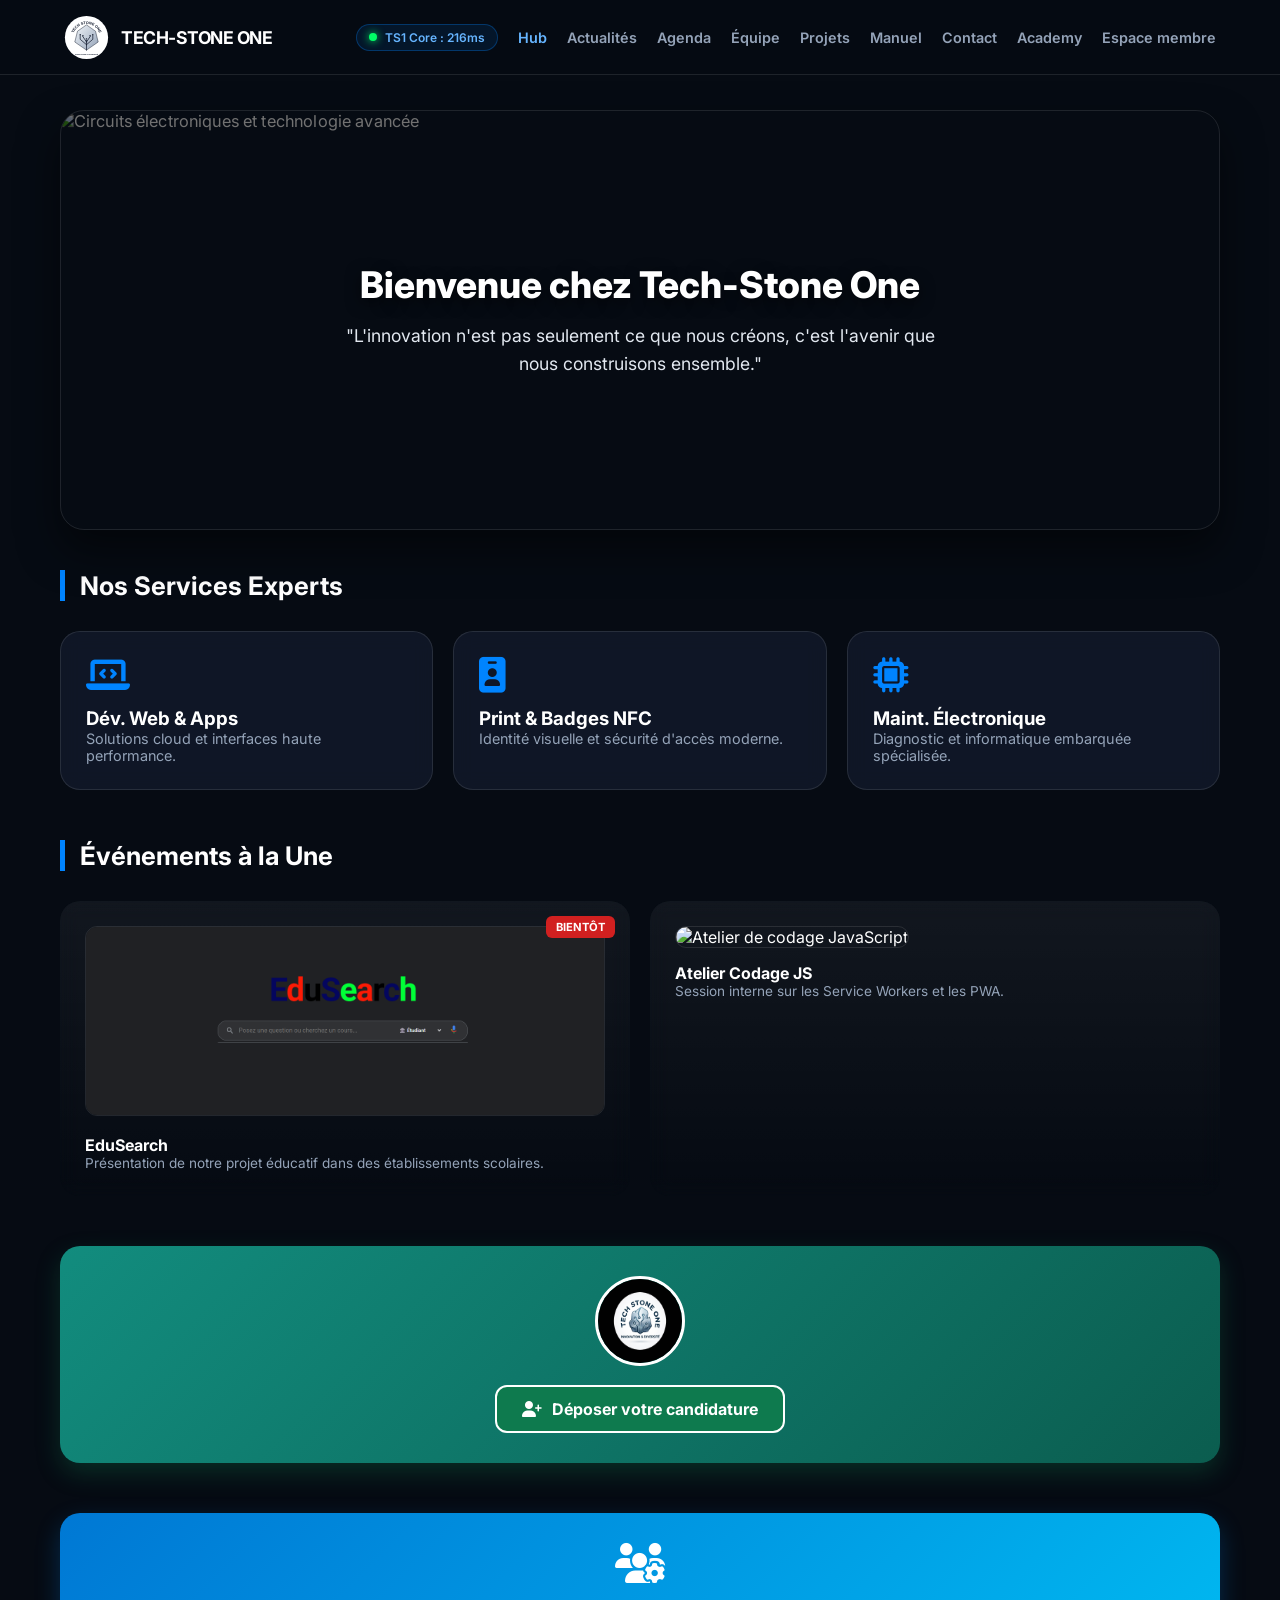
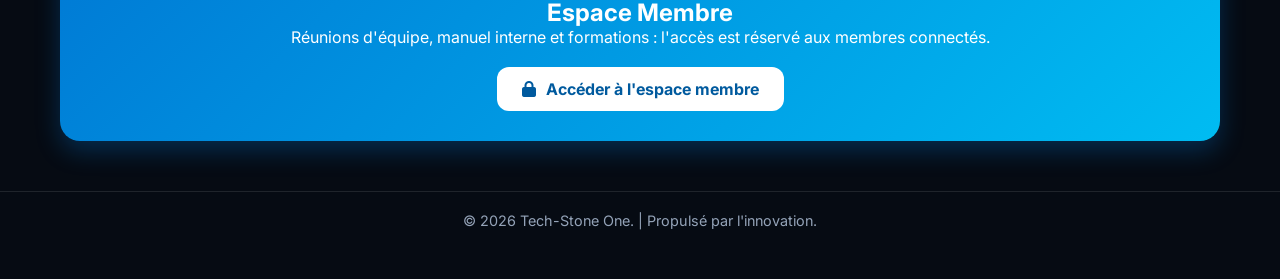
==== commit 4bb38948: "nouvelle fonction du projet tsone" ====
--- a/index.html
+++ b/index.html
@@ -2,185 +2,211 @@
 <html lang="fr">
     <head>
         <meta charset="UTF-8">
-        <meta name="viewport"
-            content="width=device-width, initial-scale=1.0, maximum-scale=1.0, user-scalable=no">
+        <meta name="viewport" content="width=device-width, initial-scale=1.0">
         <title>Tech-Stone One | Innovation & Diversité</title>
 
-        <meta name="description"
-            content="Tech-Stone One : Solutions innovantes en développement Web, Print NFC et maintenance électronique.">
+        <meta name="description" content="Tech-Stone One : Solutions innovantes en développement Web, Print NFC et maintenance électronique.">
         <meta name="theme-color" content="#060b13">
-        <meta property="og:title" content="Tech-Stone One | Innovation">
-        <meta property="og:image" content="logo.svg">
+        <meta name="referrer" content="strict-origin-when-cross-origin">
+        <meta property="og:type" content="website">
+        <meta property="og:title" content="Tech-Stone One | Innovation & Diversité">
+        <meta property="og:description" content="Solutions innovantes en développement Web, Print NFC et maintenance électronique.">
+        <meta property="og:image" content="Tech-StoneOne.png">
 
         <link rel="manifest" href="manifest.json">
         <link rel="shortcut icon" href="logo.svg" type="image/x-icon">
-        <link
-            href="https://fonts.googleapis.com/css2?family=Inter:wght@400;600;700&display=swap"
-            rel="stylesheet">
+        <link rel="apple-touch-icon" href="icons/apple-touch-icon.png">
+        <meta name="apple-mobile-web-app-title" content="TS1">
+        <link href="https://fonts.googleapis.com/css2?family=Inter:wght@400;600;700;800&display=swap" rel="stylesheet">
         <link rel="stylesheet"
-            href="https://cdnjs.cloudflare.com/ajax/libs/font-awesome/6.4.0/css/all.min.css">
+            href="https://cdnjs.cloudflare.com/ajax/libs/font-awesome/6.4.0/css/all.min.css"
+            integrity="sha512-iecdLmaskl7CVkqkXNQ/ZH/XLlvWZOJyj7Yy7tcenmpD1ypASozpmT/E0iPtmFIB46ZmdtAc9eNBvH0H/ZpiBw=="
+            crossorigin="anonymous" referrerpolicy="no-referrer">
 
         <style>
-        :root { --bg: #060b13; --card: rgba(16, 24, 39, 0.95); --accent: #0084ff; --border: rgba(255, 255, 255, 0.1); --text: #ffffff; --text-dim: #94a3b8; }
+        :root { --bg: #060b13; --card: rgba(16, 24, 39, 0.95); --accent: #0084ff; --border: rgba(255, 255, 255, 0.1); --text: #ffffff; --text-dim: #94a3b8; --green: #0e7a4e; }
         * { margin: 0; padding: 0; box-sizing: border-box; -webkit-tap-highlight-color: transparent; }
-        body { font-family: 'Inter', sans-serif; background: var(--bg); color: var(--text); overflow-x: hidden; padding-bottom: 90px; }
+        body { font-family: 'Inter', sans-serif; background: var(--bg); color: var(--text); overflow-x: hidden; padding-bottom: 30px; }
+        a, button { font-family: inherit; }
+        :focus-visible { outline: 3px solid #66b5ff; outline-offset: 2px; }
+        .sr-only { position: absolute; width: 1px; height: 1px; overflow: hidden; clip: rect(0,0,0,0); white-space: nowrap; }
+        .skip-link { position: absolute; left: -999px; top: 10px; background: var(--accent); color: #fff; padding: 10px 16px; border-radius: 8px; z-index: 3000; text-decoration: none; }
+        .skip-link:focus { left: 10px; }
 
         /* HEADER & NAVIGATION */
         .top-bar { position: fixed; top: 0; width: 100%; height: 75px; background: rgba(6, 11, 19, 0.85); backdrop-filter: blur(20px); border-bottom: 1px solid var(--border); display: flex; justify-content: space-between; align-items: center; padding: 0 5%; z-index: 1000; }
-        .logo-box { display: flex; align-items: center; gap: 12px; cursor: pointer; }
+        .logo-box { display: flex; align-items: center; gap: 12px; cursor: pointer; text-decoration: none; color: var(--text); }
         .logo-img { width: 45px; height: 45px; }
-        
-        /* NOUVELLE FONCTIONNALITÉ : Indicateur système tech */
-        .system-status { display: flex; align-items: center; gap: 8px; font-size: 0.75rem; background: rgba(0, 132, 255, 0.1); border: 1px solid rgba(0, 132, 255, 0.3); padding: 5px 12px; border-radius: 20px; color: var(--accent); font-weight: 600; }
+
+        .system-status { display: flex; align-items: center; gap: 8px; font-size: 0.75rem; background: rgba(0, 132, 255, 0.1); border: 1px solid rgba(0, 132, 255, 0.3); padding: 5px 12px; border-radius: 20px; color: #66b5ff; font-weight: 600; }
         .status-dot { width: 8px; height: 8px; background: #00ff66; border-radius: 50%; box-shadow: 0 0 8px #00ff66; animation: pulse-green 2s infinite; }
+        .status-dot.off { background: #ff3e3e; box-shadow: 0 0 8px #ff3e3e; animation: none; }
         @keyframes pulse-green { 0% { opacity: 1; } 50% { opacity: 0.4; } 100% { opacity: 1; } }
 
         /* MENU HAMBURGER (MOBILE) */
-        .hamburger { font-size: 1.6rem; cursor: pointer; color: var(--text); }
-        .drawer { position: fixed; top: 0; right: -100%; width: 280px; height: 100%; background: #0a0e17; z-index: 2001; transition: 0.4s; padding: 40px 25px; border-left: 1px solid var(--border); box-shadow: -10px 0 30px rgba(0,0,0,0.5); }
-        .drawer.open { right: 0; }
-        .drawer-item { display: flex; align-items: center; gap: 15px; color: var(--text); text-decoration: none; margin-bottom: 30px; font-size: 1.1rem; cursor: pointer; font-weight: 500; }
+        .hamburger { font-size: 1.6rem; cursor: pointer; color: var(--text); background: none; border: none; padding: 8px; }
+        .overlay { position: fixed; inset: 0; background: rgba(0,0,0,0.6); z-index: 2000; opacity: 0; visibility: hidden; transition: opacity 0.3s, visibility 0s 0.3s; }
+        .overlay.open { opacity: 1; visibility: visible; transition: opacity 0.3s; }
+        .drawer { position: fixed; top: 0; right: -100%; width: 280px; max-width: 85%; height: 100%; background: #0a0e17; z-index: 2001; transition: right 0.4s, visibility 0s 0.4s; visibility: hidden; padding: 25px; border-left: 1px solid var(--border); box-shadow: -10px 0 30px rgba(0,0,0,0.5); overflow-y: auto; }
+        .drawer.open { right: 0; visibility: visible; transition: right 0.4s; }
+        .drawer-close { display: block; margin: 0 0 25px auto; background: none; border: 1px solid var(--border); color: var(--text); width: 42px; height: 42px; border-radius: 50%; font-size: 1.2rem; cursor: pointer; }
+        .drawer-item { display: flex; align-items: center; gap: 15px; color: var(--text); text-decoration: none; margin-bottom: 28px; font-size: 1.1rem; cursor: pointer; font-weight: 500; background: none; border: none; width: 100%; text-align: left; }
         .drawer-item i { color: var(--accent); width: 25px; }
 
-        /* HERO SECTION - IMAGE MISE À JOUR & DESIGN ÉPURÉ */
+        .install-btn { background: var(--accent); color: #fff; border: none; padding: 8px 14px; border-radius: 20px; font-weight: 600; cursor: pointer; font-size: 0.85rem; }
+        .install-btn[hidden] { display: none; }
+
+        /* HERO */
         .hero { width: 100%; height: 420px; position: relative; border-radius: 24px; overflow: hidden; margin-bottom: 40px; border: 1px solid var(--border); box-shadow: 0 20px 40px rgba(0,0,0,0.5); }
         .hero-img { width: 100%; height: 100%; object-fit: cover; filter: brightness(0.45) contrast(1.1); transform: scale(1.02); transition: transform 6s ease; }
         .hero:hover .hero-img { transform: scale(1.0); }
         .hero-content { position: absolute; top: 50%; left: 50%; transform: translate(-50%, -50%); text-align: center; width: 90%; }
         .hero-content h1 { font-size: 2.3rem; font-weight: 800; margin-bottom: 15px; color: #fff; text-shadow: 0 4px 15px rgba(0,0,0,0.6); }
-        .hero-content p { font-size: 1.1rem; color: #cbd5e1; max-width: 600px; margin: 0 auto; line-height: 1.6; font-weight: 300; }
+        .hero-content p { font-size: 1.1rem; color: #e2e8f0; max-width: 600px; margin: 0 auto; line-height: 1.6; font-weight: 400; }
 
         /* CONTENT LAYOUT */
         .main-container { max-width: 1200px; margin: 110px auto 0; padding: 0 20px; }
         .section-header { margin-bottom: 30px; border-left: 5px solid var(--accent); padding-left: 15px; }
         .section-header h2 { font-size: 1.6rem; font-weight: 700; }
-        
-        .grid { display: grid; grid-template-columns: repeat(auto-fit, minmax(300px, 1fr)); gap: 20px; margin-bottom: 50px; }
+
+        .grid { display: grid; grid-template-columns: repeat(auto-fit, minmax(min(300px, 100%), 1fr)); gap: 20px; margin-bottom: 50px; }
         .card { background: var(--card); border: 1px solid var(--border); border-radius: 20px; padding: 25px; position: relative; transition: all 0.3s cubic-bezier(0.4, 0, 0.2, 1); backdrop-filter: blur(10px); }
         .card:hover { border-color: var(--accent); transform: translateY(-5px); box-shadow: 0 10px 30px rgba(0, 132, 255, 0.1); }
-
-        /* SERVICES */
+        .muted { color: var(--text-dim); font-size: 0.9rem; }
+        .muted-sm { color: var(--text-dim); font-size: 0.85rem; }
+        .empty-note { color: var(--text-dim); padding: 10px 0 20px; font-size: 0.95rem; }
+
         .service-icon { font-size: 2.2rem; color: var(--accent); margin-bottom: 15px; display: block; }
 
-        /* NEWS */
         .news-img { width: 100%; height: 160px; border-radius: 12px; object-fit: cover; margin-bottom: 15px; }
-        .news-source { font-size: 0.75rem; color: var(--accent); font-weight: 700; text-transform: uppercase; }
+        .news-source { font-size: 0.75rem; color: #66b5ff; font-weight: 700; text-transform: uppercase; }
 
         /* AGENDA */
+        .agenda-sub { color: var(--text-dim); font-size: 0.8rem; text-transform: uppercase; letter-spacing: 1px; margin: 5px 0 15px; }
         .agenda-item { display: flex; gap: 20px; padding: 15px; background: rgba(255,255,255,0.03); border-radius: 15px; margin-bottom: 15px; border-left: 3px solid var(--accent); }
+        .agenda-item.past { opacity: 0.55; border-left-color: var(--text-dim); }
+        .agenda-item h4 { color: #66b5ff; }
         .agenda-date { text-align: center; min-width: 50px; }
         .agenda-date span { display: block; }
+        .agenda-empty { color: var(--text-dim); font-size: 0.9rem; padding: 10px 0 20px; }
 
         /* CALL AREA */
         .call-card { background: linear-gradient(135deg, #0078d4, #00bcf2); color: white; padding: 30px; border-radius: 20px; text-align: center; margin-bottom: 50px; box-shadow: 0 10px 25px rgba(0,120,212,0.3); }
-        .btn-teams { display: inline-flex; align-items: center; gap: 10px; background: white; color: #0078d4; padding: 12px 25px; border-radius: 12px; text-decoration: none; font-weight: 700; margin-top: 20px; transition: 0.3s; }
+        .call-card.recruit { background: linear-gradient(135deg, #128C7E, #0b5d4f); box-shadow: 0 10px 25px rgba(14,122,78,0.3); }
+        .btn-teams { display: inline-flex; align-items: center; gap: 10px; background: white; color: #005a9e; padding: 12px 25px; border-radius: 12px; text-decoration: none; font-weight: 700; margin-top: 20px; transition: 0.3s; }
         .btn-teams:hover { transform: scale(1.03); box-shadow: 0 5px 15px rgba(0,0,0,0.2); }
+        .btn-teams.green { background: var(--green); color: #fff; border: 2px solid #fff; margin-top: 0; }
 
         /* ÉVÉNEMENTS */
         .event-card { border: none; background: linear-gradient(to bottom, rgba(255,255,255,0.05), transparent); }
         .event-img { width: 100%; height: 190px; border-radius: 12px; object-fit: cover; margin-bottom: 15px; border: 1px solid var(--border); }
-        .badge-live { position: absolute; top: 15px; right: 15px; background: #ff3e3e; color: white; padding: 4px 10px; border-radius: 6px; font-size: 0.7rem; font-weight: 700; animation: pulse 1.5s infinite; }
+        .badge-live { position: absolute; top: 15px; right: 15px; background: #d12020; color: white; padding: 4px 10px; border-radius: 6px; font-size: 0.7rem; font-weight: 700; animation: pulse 1.5s infinite; }
         @keyframes pulse { 0% { opacity: 1; } 50% { opacity: 0.5; } 100% { opacity: 1; } }
 
         /* ÉQUIPE */
         .filter-team { display: flex; gap: 10px; margin-bottom: 25px; overflow-x: auto; padding-bottom: 10px; }
-        .filter-btn { background: var(--border); border: none; color: white; padding: 8px 18px; border-radius: 30px; cursor: pointer; white-space: nowrap; transition: 0.2s; }
-        .filter-btn.active { background: var(--accent); }
+        .filter-btn { background: rgba(255,255,255,0.12); border: none; color: white; padding: 8px 18px; border-radius: 30px; cursor: pointer; white-space: nowrap; transition: 0.2s; }
+        .filter-btn.active { background: #0066cc; }
+        .team-empty { color: var(--text-dim); padding: 20px 0; }
+        .team-empty[hidden] { display: none; }
 
         .member-card { text-align: center; }
         .member-photo { width: 85px; height: 85px; border-radius: 50%; border: 3px solid var(--accent); margin: 0 auto 15px; display: block; object-fit: cover; }
+        .role { color: #66b5ff; font-weight: 600; }
         .dream-text { font-size: 0.8rem; font-style: italic; color: var(--text-dim); margin: 12px 0; background: rgba(0,132,255,0.05); padding: 8px; border-radius: 8px; }
         .social-links { display: flex; justify-content: center; gap: 20px; margin-top: 15px; }
         .social-links a { color: var(--text-dim); font-size: 1.4rem; transition: 0.3s; }
         .social-links a:hover { color: var(--accent); }
+        .is-disabled { opacity: 0.35; cursor: not-allowed; pointer-events: none; }
 
         /* PROJETS */
         .project-actions { display: flex; justify-content: space-between; align-items: center; margin-top: 20px; }
-        .btn-mini { font-size: 0.75rem; color: var(--accent); text-decoration: none; border: 1px solid var(--accent); padding: 5px 10px; border-radius: 5px; transition: 0.2s; }
+        .btn-mini { font-size: 0.75rem; color: #66b5ff; text-decoration: none; border: 1px solid var(--accent); padding: 5px 10px; border-radius: 5px; transition: 0.2s; }
         .btn-mini:hover { background: var(--accent); color: white; }
 
-        /* MANUEL */
-        .manual-secure { background: white; color: #0f172a; padding: 40px; border-radius: 24px; position: relative; -webkit-user-select: none; user-select: none; box-shadow: 0 10px 40px rgba(0,0,0,0.4); }
-        .watermark { position: absolute; top: 50%; left: 50%; transform: translate(-50%, -50%) rotate(-30deg); font-size: 3.5rem; opacity: 0.04; font-weight: 900; pointer-events: none; width: 100%; text-align: center; }
+        /* MANUEL (verrouillé) */
+        .lock-card { max-width: 560px; margin: 0 auto 50px; text-align: center; }
+        .lock-card h3 { margin-bottom: 10px; }
 
         /* FORMULAIRE & CONTACT */
         form { display: flex; flex-direction: column; gap: 15px; }
         input, select, textarea { width: 100%; padding: 15px; background: rgba(255,255,255,0.04); border: 1px solid var(--border); border-radius: 12px; color: white; font-family: inherit; font-size: 1rem; outline: none; transition: 0.3s; }
+        select option { color: #0f172a; }
         input:focus, textarea:focus, select:focus { border-color: var(--accent); background: rgba(255,255,255,0.07); }
+        .hp-field { position: absolute; left: -9999px; width: 1px; height: 1px; opacity: 0; }
+        .form-note { min-height: 1.4em; font-size: 0.9rem; color: #ffb4b4; }
+        .form-note.ok { color: #7ee2a8; }
         .contact-row { display: grid; grid-template-columns: 1fr 1fr; gap: 15px; }
-        .btn-wa { background: #25D366; color: white; border: none; padding: 16px; border-radius: 12px; font-weight: 700; cursor: pointer; display: flex; align-items: center; justify-content: center; gap: 10px; text-decoration: none; transition: 0.3s; }
+        .btn-wa { background: var(--green); color: white; border: none; padding: 16px; border-radius: 12px; font-weight: 700; cursor: pointer; display: flex; align-items: center; justify-content: center; gap: 10px; text-decoration: none; transition: 0.3s; font-size: 1rem; }
         .btn-wa:hover { opacity: 0.9; transform: translateY(-2px); }
-        .btn-mail { background: var(--accent); color: white; border: none; padding: 16px; border-radius: 12px; font-weight: 700; cursor: pointer; display: flex; align-items: center; justify-content: center; gap: 10px; text-decoration: none; transition: 0.3s; }
+        .btn-mail { background: #0066cc; color: white; border: none; padding: 16px; border-radius: 12px; font-weight: 700; cursor: pointer; display: flex; align-items: center; justify-content: center; gap: 10px; text-decoration: none; transition: 0.3s; font-size: 1rem; }
         .btn-mail:hover { opacity: 0.9; transform: translateY(-2px); }
 
-        /* BOUTON PORTFOLIO */
-        .btn-portfolio { display: inline-block; width: 100%; text-align: center; background: transparent; color: var(--accent); border: 2px solid var(--accent); padding: 12px; border-radius: 12px; font-weight: 600; text-decoration: none; transition: 0.3s; margin-top: 15px; }
+        .btn-portfolio { display: inline-block; width: 100%; text-align: center; background: transparent; color: #66b5ff; border: 2px solid var(--accent); padding: 12px; border-radius: 12px; font-weight: 600; text-decoration: none; transition: 0.3s; margin-top: 15px; }
         .btn-portfolio:hover { background: var(--accent); color: white; box-shadow: 0 0 15px rgba(0,132,255,0.4); }
 
         /* UTILS */
         .page { display: none; }
         .page.active { display: block; animation: fadeIn 0.4s ease-out; }
         @keyframes fadeIn { from { opacity: 0; transform: translateY(10px); } to { opacity: 1; transform: translateY(0); } }
-        
-        @media (min-width: 992px) { .hamburger { display: none; } .desktop-nav { display: flex; gap: 20px; align-items: center; } .desktop-nav a { color: var(--text-dim); text-decoration: none; font-weight: 600; cursor: pointer; transition: 0.3s; font-size: 0.9rem; } .desktop-nav a.active { color: var(--accent); } }
+
+        @media (min-width: 992px) { .hamburger { display: none; } .desktop-nav { display: flex; gap: 20px; align-items: center; } .desktop-nav a { color: var(--text-dim); text-decoration: none; font-weight: 600; cursor: pointer; transition: 0.3s; font-size: 0.9rem; } .desktop-nav a:hover { color: var(--text); } .desktop-nav a.active { color: #66b5ff; } }
         @media (max-width: 991px) { .desktop-nav { display: none; } }
+        @media (prefers-reduced-motion: reduce) { * { animation: none !important; transition: none !important; } }
     </style>
     </head>
     <body>
 
-        <div class="drawer" id="sidebar">
-            <div class="drawer-item" onclick="showPage('home')"><i
-                    class="fas fa-th-large"></i> Hub Services</div>
-            <div class="drawer-item" onclick="showPage('news')"><i
-                    class="fas fa-newspaper"></i> Actualités</div>
-            <div class="drawer-item" onclick="showPage('agenda')"><i
-                    class="fas fa-calendar-alt"></i> Agenda</div>
-            <div class="drawer-item" onclick="showPage('team')"><i
-                    class="fas fa-users"></i> L'Équipe</div>
-            <div class="drawer-item" onclick="showPage('projects')"><i
-                    class="fas fa-layer-group"></i> Réalisations</div>
-            <div class="drawer-item" onclick="showPage('manual')"><i
-                    class="fas fa-shield-halved"></i> Manuel Interne</div>
-            <div class="drawer-item" onclick="showPage('contact')"><i
-                    class="fas fa-paper-plane"></i> Demandes</div>
-        </div>
+        <a href="#main" class="skip-link" id="skip-link">Aller au contenu</a>
+
+        <div class="overlay" id="overlay"></div>
+
+        <nav class="drawer" id="sidebar" aria-label="Menu principal" aria-hidden="true">
+            <button type="button" class="drawer-close" id="drawer-close" aria-label="Fermer le menu"><i class="fas fa-xmark"></i></button>
+            <a class="drawer-item" href="#home"><i class="fas fa-th-large"></i> Hub Services</a>
+            <a class="drawer-item" href="#news"><i class="fas fa-newspaper"></i> Actualités</a>
+            <a class="drawer-item" href="#agenda"><i class="fas fa-calendar-alt"></i> Agenda</a>
+            <a class="drawer-item" href="#team"><i class="fas fa-users"></i> L'Équipe</a>
+            <a class="drawer-item" href="#projects"><i class="fas fa-layer-group"></i> Réalisations</a>
+            <a class="drawer-item" href="#manual"><i class="fas fa-shield-halved"></i> Manuel Interne</a>
+            <a class="drawer-item" href="#contact"><i class="fas fa-paper-plane"></i> Demandes</a>
+            <a class="drawer-item" href="academy.html"><i class="fas fa-graduation-cap"></i> TS1 Academy</a>
+            <a class="drawer-item" href="membre.html"><i class="fas fa-lock"></i> Espace membre</a>
+            <button type="button" class="drawer-item install-btn-drawer install-btn" hidden><i class="fas fa-download"></i> Installer l'application</button>
+        </nav>
 
         <header class="top-bar">
-            <div class="logo-box" onclick="showPage('home')">
-                <img src="logo.svg" alt="TS1" class="logo-img">
-                <span
-                    style="font-weight: 700; font-size: 1.1rem; letter-spacing: -0.5px;">TECH-STONE
-                    ONE</span>
-            </div>
-
-            <div class="desktop-nav">
-                <!-- NOUVELLE FONCTIONNALITÉ TECH : Badge de Statut Système Dynamique -->
-                <div class="system-status"
-                    title="Tous les services TS1 sont opérationnels">
-                    <div class="status-dot"></div>
-                    <span id="system-latency">TS1 Core : 14ms</span>
-                </div>
-
-                <a onclick="showPage('home')" class="active" id="d-home">Hub</a>
-                <a onclick="showPage('news')" id="d-news">Actualités</a>
-                <a onclick="showPage('agenda')" id="d-agenda">Agenda</a>
-                <a onclick="showPage('team')" id="d-team">Équipe</a>
-                <a onclick="showPage('projects')" id="d-projects">Projets</a>
-                <a onclick="showPage('manual')" id="d-manual">Manuel</a>
-                <a onclick="showPage('contact')" id="d-contact">Contact</a>
-            </div>
-            <div class="hamburger" onclick="toggleSidebar()"><i
-                    class="fas fa-bars-staggered"></i></div>
+            <a class="logo-box" href="#home" aria-label="Tech-Stone One, accueil">
+                <img src="logo.svg" alt="" class="logo-img" width="45" height="45">
+                <span style="font-weight: 700; font-size: 1.1rem; letter-spacing: -0.5px;">TECH-STONE ONE</span>
+            </a>
+
+            <nav class="desktop-nav" aria-label="Navigation">
+                <div class="system-status" id="system-status" title="Vérification du site en cours…">
+                    <div class="status-dot" id="status-dot"></div>
+                    <span id="system-latency" role="status">TS1 Core : …</span>
+                </div>
+
+                <a href="#home" class="active" id="d-home">Hub</a>
+                <a href="#news" id="d-news">Actualités</a>
+                <a href="#agenda" id="d-agenda">Agenda</a>
+                <a href="#team" id="d-team">Équipe</a>
+                <a href="#projects" id="d-projects">Projets</a>
+                <a href="#manual" id="d-manual">Manuel</a>
+                <a href="#contact" id="d-contact">Contact</a>
+                <a href="academy.html">Academy</a>
+                <a href="membre.html">Espace membre</a>
+                <button type="button" class="install-btn" hidden><i class="fas fa-download"></i> Installer</button>
+            </nav>
+            <button type="button" class="hamburger" id="hamburger" aria-label="Ouvrir le menu" aria-expanded="false" aria-controls="sidebar"><i class="fas fa-bars-staggered"></i></button>
         </header>
 
-        <main class="main-container">
+        <main class="main-container" id="main">
 
             <section id="page-home" class="page active">
                 <div class="hero">
-                    <!-- IMAGE DE LA HERO REMPLACÉE PAR UN VISUEL HIGH-TECH ABSTRAIT & FUTURISTE -->
-                    <img
-                        src="https://images.unsplash.com/photo-1526374965328-7f61d4dc18c5?w=1200"
-                        class="hero-img" alt="Technologie Avancée TS1">
+                    <img src="https://images.unsplash.com/photo-1526374965328-7f61d4dc18c5?w=1200"
+                        class="hero-img" alt="Circuits électroniques et technologie avancée" referrerpolicy="no-referrer">
                     <div class="hero-content">
                         <h1>Bienvenue chez Tech-Stone One</h1>
                         <p>"L'innovation n'est pas seulement ce que nous créons, c'est l'avenir que nous construisons ensemble."</p>
@@ -189,82 +215,55 @@
 
                 <div class="section-header"><h2>Nos Services Experts</h2></div>
                 <div class="grid">
-                    <div class="card"><i
-                            class="fas fa-laptop-code service-icon"></i><h3>Dév.
-                            Web & Apps</h3><p
-                            style="color:var(--text-dim); font-size:0.9rem;">Solutions
-                            cloud et interfaces haute performance.</p></div>
-                    <div class="card"><i
-                            class="fas fa-id-badge service-icon"></i><h3>Print &
-                            Badges NFC</h3><p
-                            style="color:var(--text-dim); font-size:0.9rem;">Identité
-                            visuelle et sécurité d'accès moderne.</p></div>
-                    <div class="card"><i
-                            class="fas fa-microchip service-icon"></i><h3>Maint.
-                            Électronique</h3><p
-                            style="color:var(--text-dim); font-size:0.9rem;">Diagnostic
-                            et informatique embarquée spécialisée.</p></div>
+                    <div class="card"><i class="fas fa-laptop-code service-icon" aria-hidden="true"></i><h3>Dév. Web & Apps</h3><p class="muted">Solutions cloud et interfaces haute performance.</p></div>
+                    <div class="card"><i class="fas fa-id-badge service-icon" aria-hidden="true"></i><h3>Print & Badges NFC</h3><p class="muted">Identité visuelle et sécurité d'accès moderne.</p></div>
+                    <div class="card"><i class="fas fa-microchip service-icon" aria-hidden="true"></i><h3>Maint. Électronique</h3><p class="muted">Diagnostic et informatique embarquée spécialisée.</p></div>
                 </div>
 
                 <div class="section-header"><h2>Événements à la Une</h2></div>
                 <div class="grid">
                     <div class="card event-card">
                         <span class="badge-live">BIENTÔT</span>
-                        <img src="projets/EduSearch.png" class="event-img">
+                        <img src="projets/EduSearch.png" class="event-img" alt="Projet EduSearch" loading="lazy">
                         <h4>EduSearch</h4>
-                        <p
-                            style="color:var(--text-dim); font-size:0.85rem;">Présentation
-                            de notre projet éducatif dans des établissements
-                            scolaires.</p>
+                        <p class="muted-sm">Présentation de notre projet éducatif dans des établissements scolaires.</p>
                     </div>
                     <div class="card event-card">
-                        <img
-                            src="https://images.unsplash.com/photo-1531297484001-80022131f5a1?w=500"
-                            class="event-img">
+                        <img src="https://images.unsplash.com/photo-1531297484001-80022131f5a1?w=500"
+                            class="event-img" alt="Atelier de codage JavaScript" loading="lazy" referrerpolicy="no-referrer">
                         <h4>Atelier Codage JS</h4>
-                        <p
-                            style="color:var(--text-dim); font-size:0.85rem;">Session
-                            interne sur les Service Workers et les PWA.</p>
-                    </div>
-                </div>
-
-                <!-- recrutement bouton-->
-                <div class="call-card"
-                    style="background: linear-gradient(135deg, #25D366, #128C7E);">
-                    <img src="Tech-StoneOne.png" alt="image d'un candidat"
+                        <p class="muted-sm">Session interne sur les Service Workers et les PWA.</p>
+                    </div>
+                </div>
+
+                <div class="call-card recruit">
+                    <img src="Tech-StoneOne.png" alt="Logo Tech-Stone One"
                         style="width:90px; height:90px; border-radius:50%; border:3px solid white; margin-bottom:15px;">
-                    <a href="https://ts1-candidature.netlify.app"
-                        class="btn-teams" target="_blank"
-                        style="background:#25D366; margin-bottom: 50px; color:#fff;">
-                        <i class="fas fa-user-plus"></i> Déposer votre
-                        candidature
+                    <div>
+                        <a href="https://ts1-candidature.netlify.app" class="btn-teams green" target="_blank" rel="noopener noreferrer">
+                            <i class="fas fa-user-plus"></i> Déposer votre candidature
+                        </a>
+                    </div>
+                </div>
+                <div class="call-card">
+                    <i class="fas fa-users-gear" style="font-size: 2.5rem; margin-bottom: 15px;" aria-hidden="true"></i>
+                    <h2>Espace Membre</h2>
+                    <p>Réunions d'équipe, manuel interne et formations : l'accès est réservé aux membres connectés.</p>
+                    <a href="membre.html" class="btn-teams">
+                        <i class="fas fa-lock"></i> Accéder à l'espace membre
                     </a>
                 </div>
-                <div class="call-card">
-                    <i class="fas fa-video"
-                        style="font-size: 2.5rem; margin-bottom: 15px;"></i>
-                    <h2>Communication Interne</h2>
-                    <p>Réunion rapide avec l'équipe ? Lancez l'appel
-                        maintenant.</p>
-                    <a href="https://meet.google.com/hyj-bmzk-gzh"
-                        class="btn-teams" target="_blank">
-                        <i class="fab fa-google"></i> Rejoindre Google Meet
-                    </a>
-                </div>
             </section>
 
             <section id="page-news" class="page">
-                <div class="section-header"><h2>Actualités
-                        Technologiques</h2></div>
+                <div class="section-header"><h2>Actualités Technologiques</h2></div>
                 <div class="grid" id="google-news-container">
                     <div class="card">
-                        <img
-                            src="https://images.unsplash.com/photo-1573804633927-bfcbcd909acd?w=500"
-                            class="news-img">
+                        <img src="https://images.unsplash.com/photo-1573804633927-bfcbcd909acd?w=500"
+                            class="news-img" alt="Intelligence artificielle générative" loading="lazy" referrerpolicy="no-referrer">
                         <span class="news-source">Google Cloud</span>
                         <h4>Mise à jour Gemini AI</h4>
-                        <p style="color:var(--text-dim); font-size:0.85rem;">Les
-                            dernières avancées en IA générative.</p>
+                        <p class="muted-sm">Les dernières avancées en IA générative.</p>
                     </div>
                 </div>
 
@@ -274,140 +273,66 @@
 
             <section id="page-agenda" class="page">
                 <div class="section-header"><h2>Calendrier & Agenda</h2></div>
-                <div class="card">
-                    <div class="agenda-item">
-                        <div class="agenda-date"><span
-                                style="font-size:1.2rem; font-weight:700;">18</span><span>AVR</span></div>
-                        <div>
-                            <h4 style="color:var(--accent);">Réunion Stratégique
-                                TS1</h4>
-                            <p
-                                style="font-size:0.85rem; color:var(--text-dim);">Déploiement
-                                des terminaux NFC.</p>
-                        </div>
-                    </div>
-                    <div class="agenda-item">
-                        <div class="agenda-date"><span
-                                style="font-size:1.2rem; font-weight:700;">22</span><span>AVR</span></div>
-                        <div>
-                            <h4 style="color:var(--accent);">Audit de
-                                Sécurité</h4>
-                            <p
-                                style="font-size:0.85rem; color:var(--text-dim);">Revue
-                                des protocoles du manuel opérationnel.</p>
-                        </div>
-                    </div>
-                    <div class="agenda-item">
-                        <div class="agenda-date"><span
-                                style="font-size:1.2rem; font-weight:700;">30</span><span>AVR</span></div>
-                        <div>
-                            <h4 style="color:var(--accent);">Lancement Beta
-                                "FilmsAll"</h4>
-                            <p
-                                style="font-size:0.85rem; color:var(--text-dim);">Phase
-                                de test public de la plateforme.</p>
-                        </div>
-                    </div>
-                </div>
+                <div class="card" id="agenda-container"></div>
             </section>
 
             <section id="page-team" class="page">
                 <div class="section-header"><h2>Notre Équipe</h2></div>
-                <div class="filter-team">
-                    <button class="filter-btn active"
-                        onclick="filterTeam('all')">Tous</button>
-                    <button class="filter-btn" onclick="filterTeam('web')">Web
-                        Dev</button>
-                    <button class="filter-btn"
-                        onclick="filterTeam('design')">Design</button>
-                    <button class="filter-btn"
-                        onclick="filterTeam('elec')">Électronique</button>
-                </div>
+                <div class="filter-team" role="group" aria-label="Filtrer l'équipe">
+                    <button type="button" class="filter-btn active" data-filter="all">Tous</button>
+                    <button type="button" class="filter-btn" data-filter="web">Web Dev</button>
+                    <button type="button" class="filter-btn" data-filter="design">Design</button>
+                    <button type="button" class="filter-btn" data-filter="elec">Électronique</button>
+                    <button type="button" class="filter-btn" data-filter="market">Marketing</button>
+                </div>
+                <p class="team-empty" id="team-empty" role="status" hidden>Aucun membre dans cette catégorie pour le moment.</p>
                 <div class="grid" id="team-list">
                     <div class="card member-card" data-role="web">
-                        <img src="image/PDG.jpeg" class="member-photo"
-                            alt="PDG">
-                        <h3>Ngoy wa banza pierre (CEO)</h3>
-                        <p
-                            style="color:var(--accent); font-weight:600;">Développeur
-                            Web</p>
-                        <div
-                            class="dream-text">"Innover pour faire avancer la technologie dans notre pays."</div>
+                        <img src="image/PDG.jpeg" class="member-photo" alt="Ngoy Wa Banza Pierre" width="85" height="85" loading="lazy">
+                        <h3>Ngoy Wa Banza Pierre (CEO)</h3>
+                        <p class="role">Développeur Web</p>
+                        <div class="dream-text">"Innover pour faire avancer la technologie dans notre pays."</div>
                         <div class="social-links">
-                            <a href="https://github.com/PIERRESTONE260"
-                                target="_blank"><i
-                                    class="fab fa-github"></i></a>
-                            <a
-                                href="https://www.linkedin.com/in/pierre-ngoy-wa-banza-7b5b8b1b2/"
-                                target="_blank"><i
-                                    class="fas fa-briefcase"></i></a>
-                        </div>
-                        <a href="https://pierrestone.netlify.app"
-                            class="btn-portfolio" target="_blank">Voir le
-                            Portfolio</a>
-                    </div>
-                    <!-- Wanzire -->
+                            <a href="https://github.com/PIERRESTONE260" target="_blank" rel="noopener noreferrer" aria-label="GitHub de Pierre"><i class="fab fa-github"></i></a>
+                            <a href="https://www.linkedin.com/in/pierre-ngoy-wa-banza-7b5b8b1b2/" target="_blank" rel="noopener noreferrer" aria-label="LinkedIn de Pierre"><i class="fas fa-briefcase"></i></a>
+                        </div>
+                        <a href="https://pierrestone.netlify.app" class="btn-portfolio" target="_blank" rel="noopener noreferrer">Voir le Portfolio</a>
+                    </div>
                     <div class="card member-card" data-role="elec">
-                        <img src="image/wanzire.jpeg" class="member-photo"
-                            alt="Wanzire">
+                        <img src="image/wanzire.jpeg" class="member-photo" alt="Wanzire Guy-Arthur" width="85" height="85" loading="lazy">
                         <h3>Wanzire Guy-Arthur (DG)</h3>
-                        <p
-                            style="color:var(--accent); font-weight:600;">Technicien
-                            Embarqué</p>
-                        <div
-                            class="dream-text">"Faire avancer la technologie dans notre pays."</div>
+                        <p class="role">Technicien Embarqué</p>
+                        <div class="dream-text">"Faire avancer la technologie dans notre pays."</div>
                         <div class="social-links">
-                            <a href="https://github.com/24wv439si-Wanz/"
-                                target="_blank"><i
-                                    class="fab fa-github"></i></a>
-                            <a href="#" target="_blank"><i
-                                    class="fas fa-briefcase"></i></a>
-                        </div>
-                        <a href="#" class="btn-portfolio" target="_blank">Voir
-                            le Portfolio</a>
-                    </div>
-                    <!-- Ben -->
+                            <a href="https://github.com/24wv439si-Wanz/" target="_blank" rel="noopener noreferrer" aria-label="GitHub de Wanzire"><i class="fab fa-github"></i></a>
+                            <a class="is-disabled" aria-disabled="true" tabindex="-1" title="Bientôt disponible" aria-label="LinkedIn de Wanzire (bientôt disponible)"><i class="fas fa-briefcase"></i></a>
+                        </div>
+                        <a class="btn-portfolio is-disabled" aria-disabled="true" tabindex="-1" title="Bientôt disponible">Portfolio bientôt disponible</a>
+                    </div>
                     <div class="card member-card" data-role="market">
-                        <img src="image/DM..jpeg" class="member-photo"
-                            alt="ben">
+                        <img src="image/DM..jpeg" class="member-photo" alt="Kahasha Elie" width="85" height="85" loading="lazy">
                         <h3>Kahasha Elie (DM)</h3>
-                        <p
-                            style="color:var(--accent); font-weight:600;">Directeur
-                            Marketing</p>
-                        <div
-                            class="dream-text">"Passionné par la conception, l'innovation et la recherche de solutions durables."</div>
+                        <p class="role">Directeur Marketing</p>
+                        <div class="dream-text">"Passionné par la conception, l'innovation et la recherche de solutions durables."</div>
                         <div class="social-links">
-                            <a href="#" target="_blank"><i
-                                    class="fab fa-github"></i></a>
-                            <a href="#" target="_blank"><i
-                                    class="fas fa-briefcase"></i></a>
-                        </div>
-                        <a href="#" class="btn-portfolio" target="_blank">Voir
-                            le Portfolio</a>
+                            <a class="is-disabled" aria-disabled="true" tabindex="-1" title="Bientôt disponible" aria-label="GitHub de Kahasha (bientôt disponible)"><i class="fab fa-github"></i></a>
+                            <a class="is-disabled" aria-disabled="true" tabindex="-1" title="Bientôt disponible" aria-label="LinkedIn de Kahasha (bientôt disponible)"><i class="fas fa-briefcase"></i></a>
+                        </div>
+                        <a class="btn-portfolio is-disabled" aria-disabled="true" tabindex="-1" title="Bientôt disponible">Portfolio bientôt disponible</a>
                     </div>
                 </div>
             </section>
 
             <section id="page-projects" class="page">
                 <div class="section-header"><h2>Réalisations</h2></div>
-                <div class="grid">
+                <div class="grid" id="projects-grid">
                     <div class="card">
-                        <img src="projets/filmsall.png"
-                            style="width:100%; border-radius:12px; margin-bottom:15px;"
-                            alt="FilmsAll">
+                        <img src="projets/filmsall.png" style="width:100%; border-radius:12px; margin-bottom:15px;" alt="Capture de la plateforme FilmsAll" loading="lazy">
                         <h3>FilmsAll</h3>
-                        <p
-                            style="color:var(--text-dim); font-size:0.85rem;">Streaming
-                            pour le cinéma africain.</p>
+                        <p class="muted-sm">Streaming pour le cinéma africain.</p>
                         <div class="project-actions">
-                            <a href="https://filmsall.netlify.app"
-                                class="btn-mini"><i
-                                    class="fas fa-external-link-alt"></i>
-                                Live</a>
-                            <a
-                                href="https://github.com/PIERRESTONE260/filmsall.git"
-                                style="color:var(--text-dim);"><i
-                                    class="fab fa-github"></i> Source</a>
+                            <a href="https://filmsall.netlify.app" class="btn-mini" target="_blank" rel="noopener noreferrer"><i class="fas fa-external-link-alt"></i> Live</a>
+                            <a href="https://github.com/PIERRESTONE260/filmsall.git" style="color:var(--text-dim);" target="_blank" rel="noopener noreferrer"><i class="fab fa-github"></i> Source</a>
                         </div>
                     </div>
                 </div>
@@ -415,61 +340,38 @@
 
             <section id="page-manual" class="page">
                 <div class="section-header"><h2>Manuel Opérationnel Interne</h2></div>
-                <div class="manual-secure" oncontextmenu="return false;">
-                    <div class="watermark">CONFIDENTIEL TS1</div>
-                    
-                    <div style="text-align: center; margin-bottom: 30px;">
-                        <span style="background: rgba(0, 132, 255, 0.1); color: var(--accent); padding: 5px 15px; border-radius: 20px; font-size: 0.8rem; font-weight: 700; text-transform: uppercase;">Édition Standard • v2.6</span>
-                        <h2 style="color: #0f172a; margin-top: 10px; font-size: 1.8rem;">Guide des Protocoles Tech-Stone One</h2>
-                        <p style="color: #64748b; font-size: 0.9rem;">Document à usage exclusif des membres accrédités de l'organisation.</p>
-                    </div>
-
-                    <div style="display: grid; gap: 25px; color: #334155;">
-                        <div style="background: #f8fafc; padding: 20px; border-radius: 12px; border-left: 4px solid #0084ff;">
-                            <h4 style="color: #0f172a; margin-bottom: 8px;"><i class="fas fa-shield-alt" style="color: #0084ff; margin-right: 8px;"></i> I. Validation 'Stone-Prime'</h4>
-                            <p style="font-size: 0.92rem; line-height: 1.5;">Tout déploiement de code en production, mise en ligne d'application ou modification majeure d'infrastructure requiert l'aval technique du pôle directionnel (Validation Stone-Prime). Aucun commit direct sur la branche principale sans revue préalable.</p>
-                        </div>
-
-                        <div style="background: #f8fafc; padding: 20px; border-radius: 12px; border-left: 4px solid #00bcf2;">
-                            <h4 style="color: #0f172a; margin-bottom: 8px;"><i class="fas fa-code-branch" style="color: #00bcf2; margin-right: 8px;"></i> II. Standards de Développement PWA</h4>
-                            <p style="font-size: 0.92rem; line-height: 1.5;">Les applications développées sous la bannière TS1 doivent impérativement respecter les standards Progressive Web App (PWA) : support hors-ligne via Service Workers, design responsive mobile-first, et optimisation des temps de chargement sous la barre des 1.5 secondes.</p>
-                        </div>
-
-                        <div style="background: #f8fafc; padding: 20px; border-radius: 12px; border-left: 4px solid #25D366;">
-                            <h4 style="color: #0f172a; margin-bottom: 8px;"><i class="fas fa-network-wired" style="color: #25D366; margin-right: 8px;"></i> III. Sécurité des Données & Matériel</h4>
-                            <p style="font-size: 0.92rem; line-height: 1.5;">L'utilisation de bases de données locales sécurisées est privilégiée pour garantir la confidentialité des dossiers internes. Les clés d'API, identifiants Netlify et accès aux terminaux NFC ne doivent jamais être partagés sur des canaux publics.</p>
-                        </div>
-                    </div>
-
-                    <div style="margin-top: 35px; padding-top: 20px; border-top: 1px solid #e2e8f0; display: flex; justify-content: space-between; align-items: center; flex-wrap: wrap; gap: 10px;">
-                        <span style="font-size: 0.8rem; color: #64748b;">Propriété intellectuelle • Tech-Stone One © 2026</span>
-                        <span style="color:#d9534f; font-weight:700; font-size: 0.85rem;"><i class="fas fa-exclamation-triangle"></i> [ Diffusion strictement interdite ]</span>
-                    </div>
+                <div class="card lock-card">
+                    <i class="fas fa-lock service-icon" aria-hidden="true"></i>
+                    <h3>Accès réservé aux membres</h3>
+                    <p class="muted">Le manuel opérationnel de Tech-Stone One est un document confidentiel. Il est disponible uniquement dans l'espace membre, après connexion.</p>
+                    <a href="membre.html" class="btn-portfolio">Se connecter à l'espace membre</a>
                 </div>
             </section>
 
             <section id="page-contact" class="page">
                 <div class="section-header"><h2>Contact & Devis</h2></div>
                 <div class="card">
-                    <form id="requestForm">
-                        <input type="text" id="c_name"
-                            placeholder="Nom ou Entreprise" required>
+                    <form id="requestForm" novalidate>
+                        <label class="sr-only" for="c_name">Nom ou entreprise</label>
+                        <input type="text" id="c_name" placeholder="Nom ou Entreprise" maxlength="100" autocomplete="name" required>
+                        <label class="sr-only" for="c_contact">E-mail ou téléphone (facultatif)</label>
+                        <input type="text" id="c_contact" placeholder="E-mail ou téléphone (facultatif)" maxlength="150" autocomplete="off">
+                        <label class="sr-only" for="c_service">Service souhaité</label>
                         <select id="c_service">
                             <option value="web">Développement Web</option>
                             <option value="design">Design & Print</option>
                             <option value="repair">Maintenance IoT</option>
                         </select>
-                        <textarea id="c_msg" rows="5"
-                            placeholder="Détails du projet..."
-                            required></textarea>
+                        <label class="sr-only" for="c_msg">Détails du projet</label>
+                        <textarea id="c_msg" rows="5" placeholder="Détails du projet..." maxlength="1500" required></textarea>
+                        <div class="hp-field" aria-hidden="true">
+                            <label for="c_site">Ne pas remplir</label>
+                            <input type="text" id="c_site" name="c_site" tabindex="-1" autocomplete="off">
+                        </div>
+                        <p class="form-note" id="form-note" role="status"></p>
                         <div class="contact-row">
-                            <button type="button" class="btn-wa"
-                                onclick="sendReq('wa')"><i
-                                    class="fab fa-whatsapp"></i>
-                                WhatsApp</button>
-                            <button type="button" class="btn-mail"
-                                onclick="sendReq('mail')"><i
-                                    class="fas fa-envelope"></i> Email</button>
+                            <button type="button" class="btn-wa" id="btn-wa"><i class="fab fa-whatsapp"></i> WhatsApp</button>
+                            <button type="submit" class="btn-mail"><i class="fas fa-envelope"></i> Email</button>
                         </div>
                     </form>
                 </div>
@@ -477,84 +379,13 @@
 
         </main>
 
-        <script>
-        function toggleSidebar() { document.getElementById('sidebar').classList.toggle('open'); }
-
-        function showPage(pageId) {
-            document.querySelectorAll('.page').forEach(p => p.classList.remove('active'));
-            document.querySelectorAll('.desktop-nav a').forEach(a => a.classList.remove('active'));
-            
-            document.getElementById('page-' + pageId).classList.add('active');
-            const dLink = document.getElementById('d-' + pageId);
-            if(dLink) dLink.classList.add('active');
-            
-            document.getElementById('sidebar').classList.remove('open');
-            window.scrollTo(0, 0);
-
-            if(pageId === 'news') loadInternalNews();
-        }
-
-        function loadInternalNews() {
-            const container = document.getElementById('internal-news-container');
-            const data = [
-                { "title": "Succès FilmsAll", "desc": "Déploiement sur Netlify OK.", "img": "https://images.unsplash.com/photo-1460925895917-afdab827c52f?w=400" },
-                { "title": "FilmsAll v2", "desc": "Sécurité renforcée.", "img": "https://images.unsplash.com/photo-1563986768609-322da13575f3?w=400" }
-            ];
-            container.innerHTML = data.map(n => `
-                <div class="card">
-                    <img src="${n.img}" class="news-img">
-                    <span class="news-source">TS NEWS</span>
-                    <h4>${n.title}</h4>
-                    <p style="color:var(--text-dim); font-size:0.85rem;">${n.desc}</p>
-                </div>
-            `).join('');
-        }
-
-        function filterTeam(role) {
-            const members = document.querySelectorAll('.member-card');
-            const btns = document.querySelectorAll('.filter-btn');
-            btns.forEach(b => b.classList.remove('active'));
-            if(event) event.target.classList.add('active');
-            members.forEach(m => {
-                if(role === 'all' || m.getAttribute('data-role') === role) m.style.display = 'block';
-                else m.style.display = 'none';
-            });
-        }
-
-        function sendReq(type) {
-            const name = document.getElementById('c_name').value;
-            const service = document.getElementById('c_service').value;
-            const msg = document.getElementById('c_msg').value;
-            if(!name || !msg) return alert("Remplissez les champs.");
-            const fullText = `Tech-Stone One : ${name} | ${service}. Projet : ${msg}`;
-            if(type === 'wa') window.open(`https://wa.me/243856178369?text=${encodeURIComponent(fullText)}`);
-            else window.location.href = `mailto:techstoneone@gmail.com?subject=Demande ${service}&body=${fullText}`;
-        }
-
-        // Simulateur dynamique de latence / performance système (Fonctionnalité Tech Simple)
-        setInterval(() => {
-            const latency = Math.floor(Math.random() * (18 - 11 + 1)) + 11;
-            const latencyEl = document.getElementById('system-latency');
-            if(latencyEl) latencyEl.textContent = `TS1 Core : ${latency}ms`;
-        }, 4000);
-
-        // Sécurité contre la copie
-        document.addEventListener('keydown', e => {
-            if (e.ctrlKey && (e.key === 'c' || e.key === 's' || e.key === 'u')) {
-                e.preventDefault();
-            }
-        });
-        
-        if ('serviceWorker' in navigator) {
-            navigator.serviceWorker.register('sw.js').catch(err => console.log(err));
-        }
-    </script>
-
         <footer>
-            <div
-                style="text-align:center; padding:20px; color:var(--text-dim); font-size:0.9rem; border-top:1px solid var(--border);">
+            <div style="text-align:center; padding:20px; color:var(--text-dim); font-size:0.9rem; border-top:1px solid var(--border);">
                 &copy; 2026 Tech-Stone One. | Propulsé par l'innovation.
             </div>
         </footer>
+
+        <script src="config.js"></script>
+        <script src="index.js"></script>
     </body>
 </html>
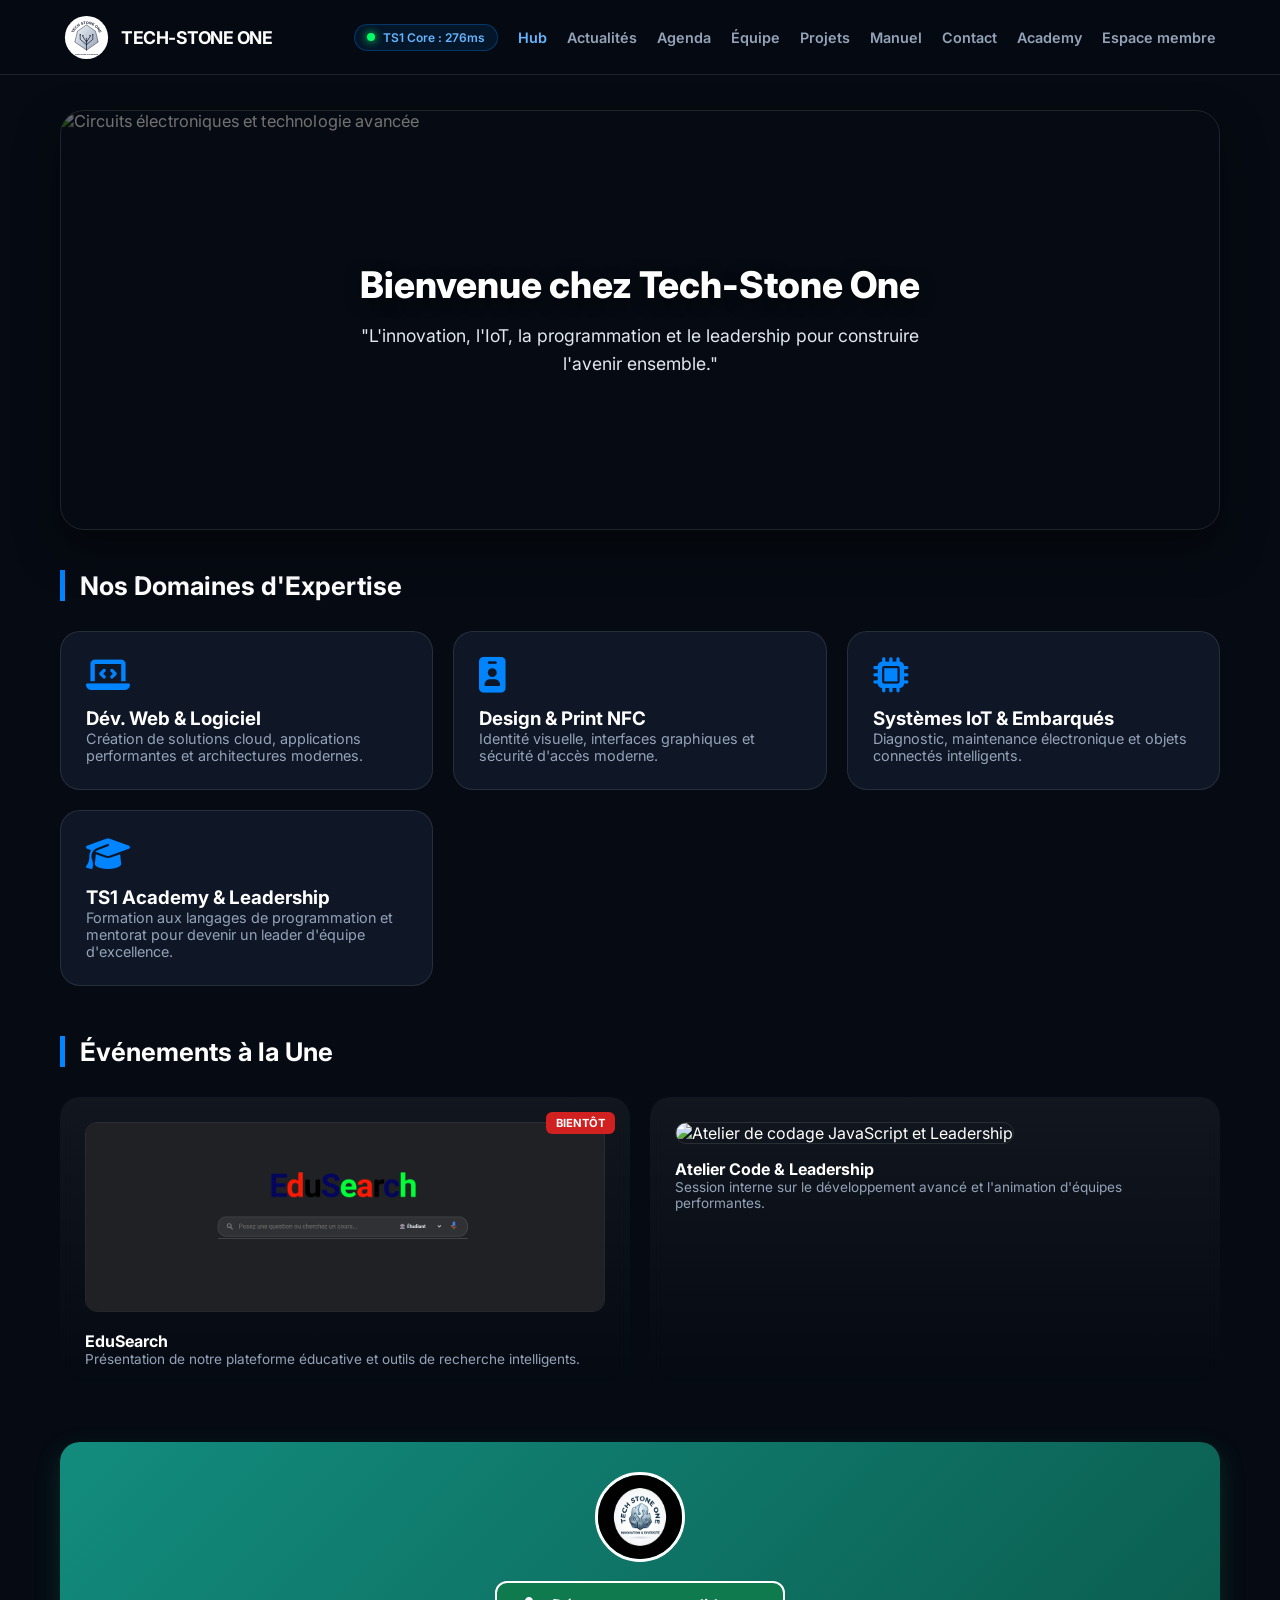
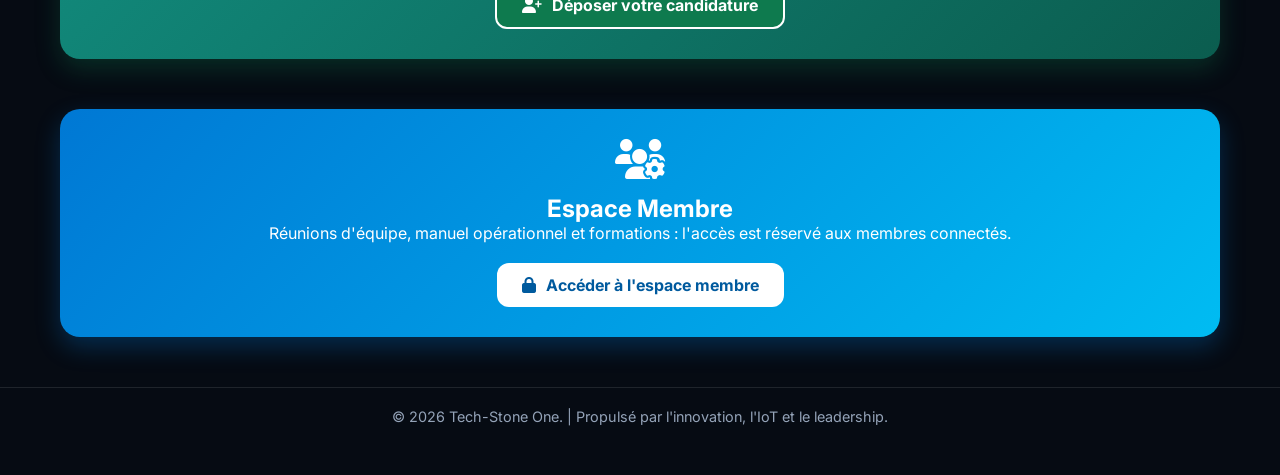
==== commit c0b56078: "Ajout de l'espace membre sécurisé et dépôt de rapports" ====
--- a/index.html
+++ b/index.html
@@ -3,14 +3,14 @@
     <head>
         <meta charset="UTF-8">
         <meta name="viewport" content="width=device-width, initial-scale=1.0">
-        <title>Tech-Stone One | Innovation & Diversité</title>
-
-        <meta name="description" content="Tech-Stone One : Solutions innovantes en développement Web, Print NFC et maintenance électronique.">
+        <title>Tech-Stone One | Innovation, IoT & Leadership</title>
+
+        <meta name="description" content="Tech-Stone One : Solutions innovantes en développement Web, Print NFC, Systèmes IoT, Formations en programmation et Leadership.">
         <meta name="theme-color" content="#060b13">
         <meta name="referrer" content="strict-origin-when-cross-origin">
         <meta property="og:type" content="website">
-        <meta property="og:title" content="Tech-Stone One | Innovation & Diversité">
-        <meta property="og:description" content="Solutions innovantes en développement Web, Print NFC et maintenance électronique.">
+        <meta property="og:title" content="Tech-Stone One | Innovation, IoT & Leadership">
+        <meta property="og:description" content="Solutions innovantes en développement Web, Print NFC, Systèmes IoT, Formations en programmation et Leadership.">
         <meta property="og:image" content="Tech-StoneOne.png">
 
         <link rel="manifest" href="manifest.json">
@@ -74,21 +74,11 @@
         .card:hover { border-color: var(--accent); transform: translateY(-5px); box-shadow: 0 10px 30px rgba(0, 132, 255, 0.1); }
         .muted { color: var(--text-dim); font-size: 0.9rem; }
         .muted-sm { color: var(--text-dim); font-size: 0.85rem; }
-        .empty-note { color: var(--text-dim); padding: 10px 0 20px; font-size: 0.95rem; }
 
         .service-icon { font-size: 2.2rem; color: var(--accent); margin-bottom: 15px; display: block; }
 
         .news-img { width: 100%; height: 160px; border-radius: 12px; object-fit: cover; margin-bottom: 15px; }
         .news-source { font-size: 0.75rem; color: #66b5ff; font-weight: 700; text-transform: uppercase; }
-
-        /* AGENDA */
-        .agenda-sub { color: var(--text-dim); font-size: 0.8rem; text-transform: uppercase; letter-spacing: 1px; margin: 5px 0 15px; }
-        .agenda-item { display: flex; gap: 20px; padding: 15px; background: rgba(255,255,255,0.03); border-radius: 15px; margin-bottom: 15px; border-left: 3px solid var(--accent); }
-        .agenda-item.past { opacity: 0.55; border-left-color: var(--text-dim); }
-        .agenda-item h4 { color: #66b5ff; }
-        .agenda-date { text-align: center; min-width: 50px; }
-        .agenda-date span { display: block; }
-        .agenda-empty { color: var(--text-dim); font-size: 0.9rem; padding: 10px 0 20px; }
 
         /* CALL AREA */
         .call-card { background: linear-gradient(135deg, #0078d4, #00bcf2); color: white; padding: 30px; border-radius: 20px; text-align: center; margin-bottom: 50px; box-shadow: 0 10px 25px rgba(0,120,212,0.3); }
@@ -209,15 +199,32 @@
                         class="hero-img" alt="Circuits électroniques et technologie avancée" referrerpolicy="no-referrer">
                     <div class="hero-content">
                         <h1>Bienvenue chez Tech-Stone One</h1>
-                        <p>"L'innovation n'est pas seulement ce que nous créons, c'est l'avenir que nous construisons ensemble."</p>
-                    </div>
-                </div>
-
-                <div class="section-header"><h2>Nos Services Experts</h2></div>
+                        <p>"L'innovation, l'IoT, la programmation et le leadership pour construire l'avenir ensemble."</p>
+                    </div>
+                </div>
+
+                <div class="section-header"><h2>Nos Domaines d'Expertise</h2></div>
                 <div class="grid">
-                    <div class="card"><i class="fas fa-laptop-code service-icon" aria-hidden="true"></i><h3>Dév. Web & Apps</h3><p class="muted">Solutions cloud et interfaces haute performance.</p></div>
-                    <div class="card"><i class="fas fa-id-badge service-icon" aria-hidden="true"></i><h3>Print & Badges NFC</h3><p class="muted">Identité visuelle et sécurité d'accès moderne.</p></div>
-                    <div class="card"><i class="fas fa-microchip service-icon" aria-hidden="true"></i><h3>Maint. Électronique</h3><p class="muted">Diagnostic et informatique embarquée spécialisée.</p></div>
+                    <div class="card">
+                        <i class="fas fa-laptop-code service-icon" aria-hidden="true"></i>
+                        <h3>Dév. Web & Logiciel</h3>
+                        <p class="muted">Création de solutions cloud, applications performantes et architectures modernes.</p>
+                    </div>
+                    <div class="card">
+                        <i class="fas fa-id-badge service-icon" aria-hidden="true"></i>
+                        <h3>Design & Print NFC</h3>
+                        <p class="muted">Identité visuelle, interfaces graphiques et sécurité d'accès moderne.</p>
+                    </div>
+                    <div class="card">
+                        <i class="fas fa-microchip service-icon" aria-hidden="true"></i>
+                        <h3>Systèmes IoT & Embarqués</h3>
+                        <p class="muted">Diagnostic, maintenance électronique et objets connectés intelligents.</p>
+                    </div>
+                    <div class="card">
+                        <i class="fas fa-graduation-cap service-icon" aria-hidden="true"></i>
+                        <h3>TS1 Academy & Leadership</h3>
+                        <p class="muted">Formation aux langages de programmation et mentorat pour devenir un leader d'équipe d'excellence.</p>
+                    </div>
                 </div>
 
                 <div class="section-header"><h2>Événements à la Une</h2></div>
@@ -226,13 +233,13 @@
                         <span class="badge-live">BIENTÔT</span>
                         <img src="projets/EduSearch.png" class="event-img" alt="Projet EduSearch" loading="lazy">
                         <h4>EduSearch</h4>
-                        <p class="muted-sm">Présentation de notre projet éducatif dans des établissements scolaires.</p>
+                        <p class="muted-sm">Présentation de notre plateforme éducative et outils de recherche intelligents.</p>
                     </div>
                     <div class="card event-card">
                         <img src="https://images.unsplash.com/photo-1531297484001-80022131f5a1?w=500"
-                            class="event-img" alt="Atelier de codage JavaScript" loading="lazy" referrerpolicy="no-referrer">
-                        <h4>Atelier Codage JS</h4>
-                        <p class="muted-sm">Session interne sur les Service Workers et les PWA.</p>
+                            class="event-img" alt="Atelier de codage JavaScript et Leadership" loading="lazy" referrerpolicy="no-referrer">
+                        <h4>Atelier Code & Leadership</h4>
+                        <p class="muted-sm">Session interne sur le développement avancé et l'animation d'équipes performantes.</p>
                     </div>
                 </div>
 
@@ -248,7 +255,7 @@
                 <div class="call-card">
                     <i class="fas fa-users-gear" style="font-size: 2.5rem; margin-bottom: 15px;" aria-hidden="true"></i>
                     <h2>Espace Membre</h2>
-                    <p>Réunions d'équipe, manuel interne et formations : l'accès est réservé aux membres connectés.</p>
+                    <p>Réunions d'équipe, manuel opérationnel et formations : l'accès est réservé aux membres connectés.</p>
                     <a href="membre.html" class="btn-teams">
                         <i class="fas fa-lock"></i> Accéder à l'espace membre
                     </a>
@@ -263,7 +270,7 @@
                             class="news-img" alt="Intelligence artificielle générative" loading="lazy" referrerpolicy="no-referrer">
                         <span class="news-source">Google Cloud</span>
                         <h4>Mise à jour Gemini AI</h4>
-                        <p class="muted-sm">Les dernières avancées en IA générative.</p>
+                        <p class="muted-sm">Les dernières avancées en IA générative et développement d'applications.</p>
                     </div>
                 </div>
 
@@ -282,16 +289,17 @@
                     <button type="button" class="filter-btn active" data-filter="all">Tous</button>
                     <button type="button" class="filter-btn" data-filter="web">Web Dev</button>
                     <button type="button" class="filter-btn" data-filter="design">Design</button>
-                    <button type="button" class="filter-btn" data-filter="elec">Électronique</button>
+                    <button type="button" class="filter-btn" data-filter="elec">IoT & Élec</button>
                     <button type="button" class="filter-btn" data-filter="market">Marketing</button>
+                    <button type="button" class="filter-btn" data-filter="academy">Academy & Leadership</button>
                 </div>
                 <p class="team-empty" id="team-empty" role="status" hidden>Aucun membre dans cette catégorie pour le moment.</p>
                 <div class="grid" id="team-list">
                     <div class="card member-card" data-role="web">
                         <img src="image/PDG.jpeg" class="member-photo" alt="Ngoy Wa Banza Pierre" width="85" height="85" loading="lazy">
                         <h3>Ngoy Wa Banza Pierre (CEO)</h3>
-                        <p class="role">Développeur Web</p>
-                        <div class="dream-text">"Innover pour faire avancer la technologie dans notre pays."</div>
+                        <p class="role">Développeur Web & Leader Fondateur</p>
+                        <div class="dream-text">"Innover et guider avec vision pour faire avancer la technologie."</div>
                         <div class="social-links">
                             <a href="https://github.com/PIERRESTONE260" target="_blank" rel="noopener noreferrer" aria-label="GitHub de Pierre"><i class="fab fa-github"></i></a>
                             <a href="https://www.linkedin.com/in/pierre-ngoy-wa-banza-7b5b8b1b2/" target="_blank" rel="noopener noreferrer" aria-label="LinkedIn de Pierre"><i class="fas fa-briefcase"></i></a>
@@ -301,8 +309,8 @@
                     <div class="card member-card" data-role="elec">
                         <img src="image/wanzire.jpeg" class="member-photo" alt="Wanzire Guy-Arthur" width="85" height="85" loading="lazy">
                         <h3>Wanzire Guy-Arthur (DG)</h3>
-                        <p class="role">Technicien Embarqué</p>
-                        <div class="dream-text">"Faire avancer la technologie dans notre pays."</div>
+                        <p class="role">Technicien IoT & Embarqué</p>
+                        <div class="dream-text">"Concevoir l'avenir par les systèmes connectés et l'électronique."</div>
                         <div class="social-links">
                             <a href="https://github.com/24wv439si-Wanz/" target="_blank" rel="noopener noreferrer" aria-label="GitHub de Wanzire"><i class="fab fa-github"></i></a>
                             <a class="is-disabled" aria-disabled="true" tabindex="-1" title="Bientôt disponible" aria-label="LinkedIn de Wanzire (bientôt disponible)"><i class="fas fa-briefcase"></i></a>
@@ -343,7 +351,7 @@
                 <div class="card lock-card">
                     <i class="fas fa-lock service-icon" aria-hidden="true"></i>
                     <h3>Accès réservé aux membres</h3>
-                    <p class="muted">Le manuel opérationnel de Tech-Stone One est un document confidentiel. Il est disponible uniquement dans l'espace membre, après connexion.</p>
+                    <p class="muted">Le manuel opérationnel de Tech-Stone One est un document confidentiel contenant nos directives de développement, d'IoT et de leadership d'équipe.</p>
                     <a href="membre.html" class="btn-portfolio">Se connecter à l'espace membre</a>
                 </div>
             </section>
@@ -358,13 +366,14 @@
                         <input type="text" id="c_contact" placeholder="E-mail ou téléphone (facultatif)" maxlength="150" autocomplete="off">
                         <label class="sr-only" for="c_service">Service souhaité</label>
                         <select id="c_service">
-                            <option value="web">Développement Web</option>
-                            <option value="design">Design & Print</option>
-                            <option value="repair">Maintenance IoT</option>
+                            <option value="web">Développement Web & Logiciel</option>
+                            <option value="design">Design & Print NFC</option>
+                            <option value="repair">Systèmes IoT & Maintenance</option>
+                            <option value="academy">Formation & Leadership</option>
                         </select>
                         <label class="sr-only" for="c_msg">Détails du projet</label>
                         <textarea id="c_msg" rows="5" placeholder="Détails du projet..." maxlength="1500" required></textarea>
-                        <div class="hp-field" aria-hidden="true">
+                        <div class="hp-field" aria-hidden="type">
                             <label for="c_site">Ne pas remplir</label>
                             <input type="text" id="c_site" name="c_site" tabindex="-1" autocomplete="off">
                         </div>
@@ -381,11 +390,25 @@
 
         <footer>
             <div style="text-align:center; padding:20px; color:var(--text-dim); font-size:0.9rem; border-top:1px solid var(--border);">
-                &copy; 2026 Tech-Stone One. | Propulsé par l'innovation.
+                &copy; 2026 Tech-Stone One. | Propulsé par l'innovation, l'IoT et le leadership.
             </div>
         </footer>
 
         <script src="config.js"></script>
         <script src="index.js"></script>
+
+        <!-- Script de synchronisation en temps réel avec le Centre de Contrôle (Admin) -->
+        <script>
+          window.addEventListener('ts1_data_updated', (e) => {
+            console.log("Mise à jour reçue de l'admin. Actualisation de la page...");
+            location.reload();
+          });
+
+          window.addEventListener('storage', (e) => {
+            if (e.key === 'ts1_admin_data_v1') {
+              location.reload();
+            }
+          });
+        </script>
     </body>
 </html>
